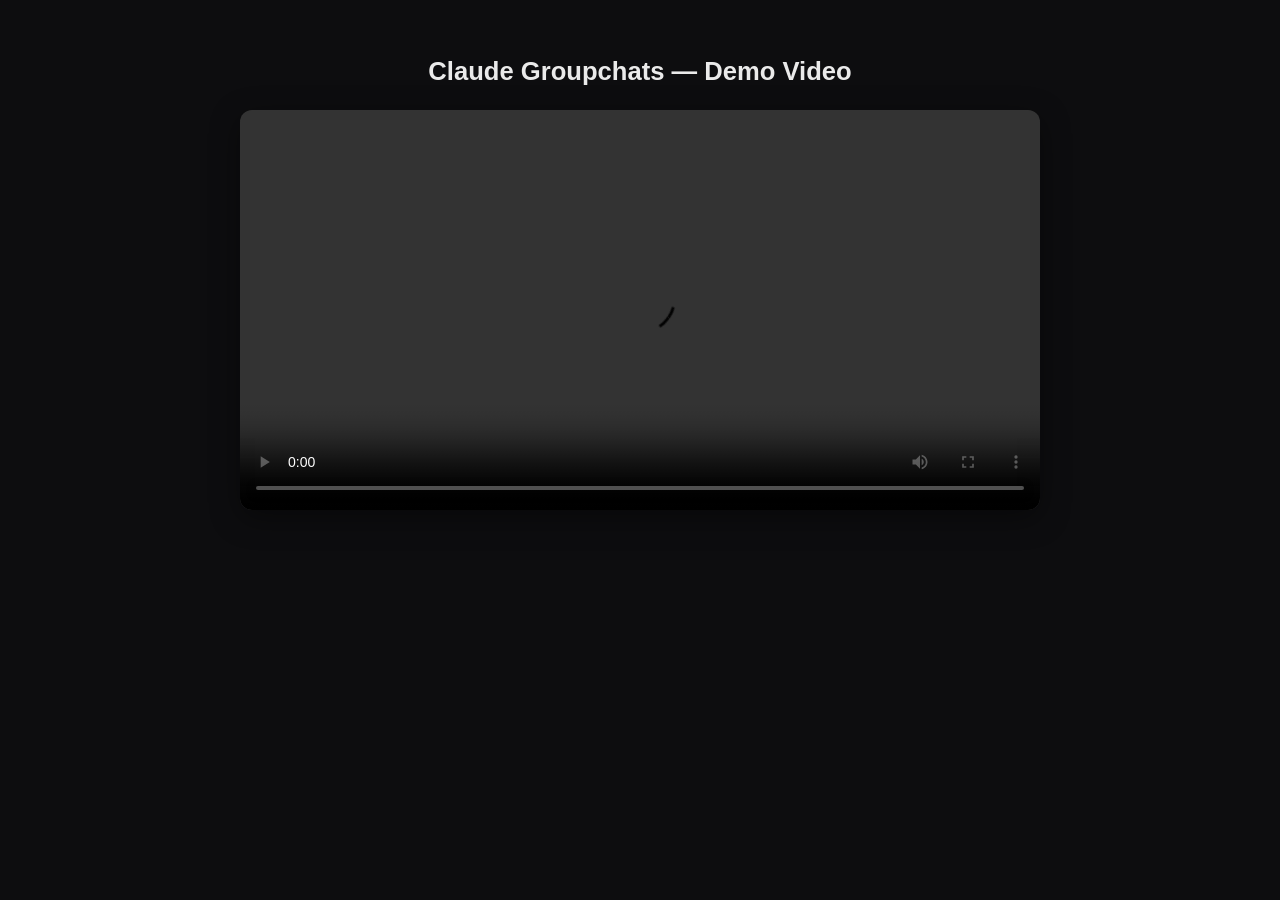
==== Claude Case Study/index.html @ fa7475c3 "Rename case study page to index.html Serves the case study at the project's clean root URL on Vercel" ====
<!DOCTYPE html>
<html lang="en">
<head>
<meta charset="UTF-8">
<meta name="viewport" content="width=device-width, initial-scale=1.0">
<title>Claude Groupchats Case Study</title>
<style>
  body {
    margin: 0;
    padding: 40px 20px;
    background: #0d0d0f;
    color: #eaeaea;
    font-family: -apple-system, BlinkMacSystemFont, "Segoe UI", Roboto, sans-serif;
    display: flex;
    flex-direction: column;
    align-items: center;
  }
  h1 {
    font-size: 1.6rem;
    margin-bottom: 24px;
    text-align: center;
  }
  video {
    width: 100%;
    max-width: 800px;
    border-radius: 12px;
    box-shadow: 0 8px 30px rgba(0,0,0,0.4);
  }
</style>
</head>
<body>
  <h1>Claude Groupchats — Demo Video</h1>
  <video controls preload="metadata">
    <source src="https://media.githubusercontent.com/media/CHAITANYASAI-del/Claude-Grouchats/main/assets/Final%20Claude%20Groupchat%20%20Demo%20Vid.mp4" type="video/mp4">
    Your browser does not support the video tag.
  </video>
</body>
</html>
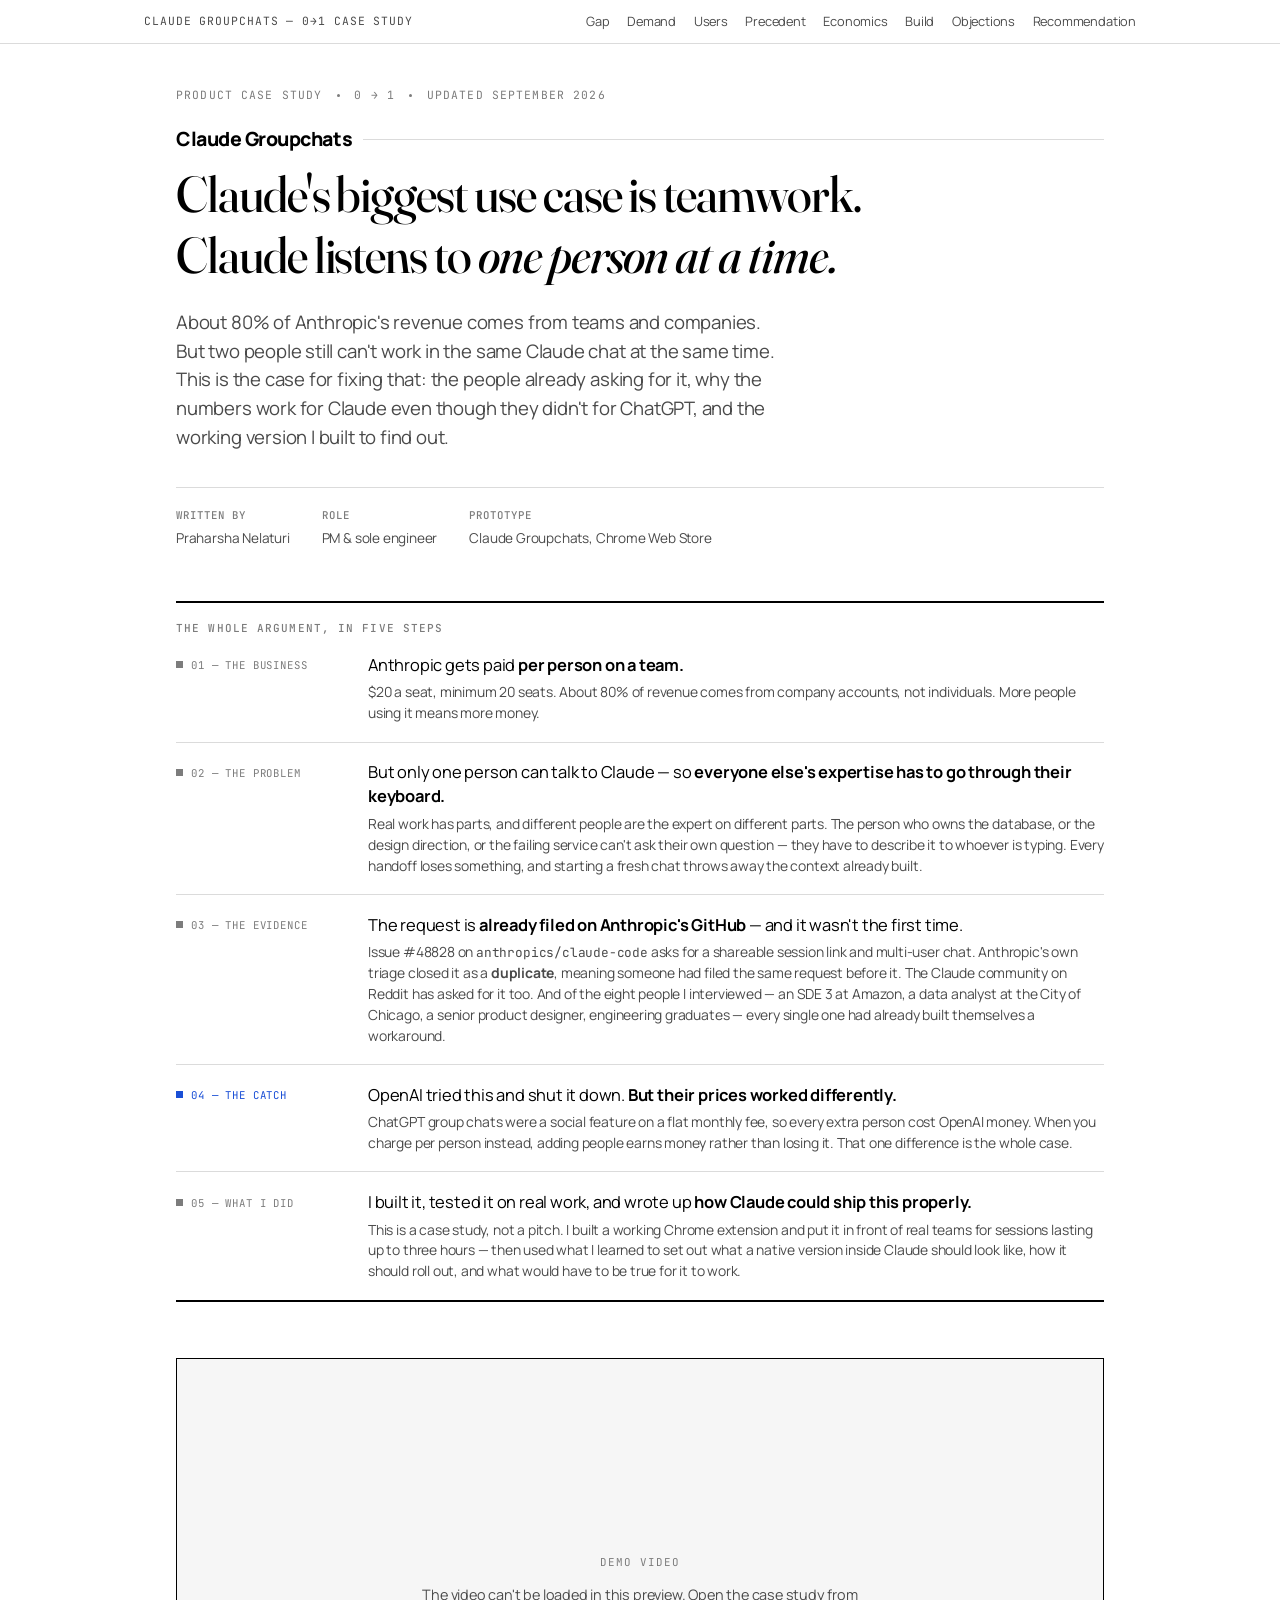
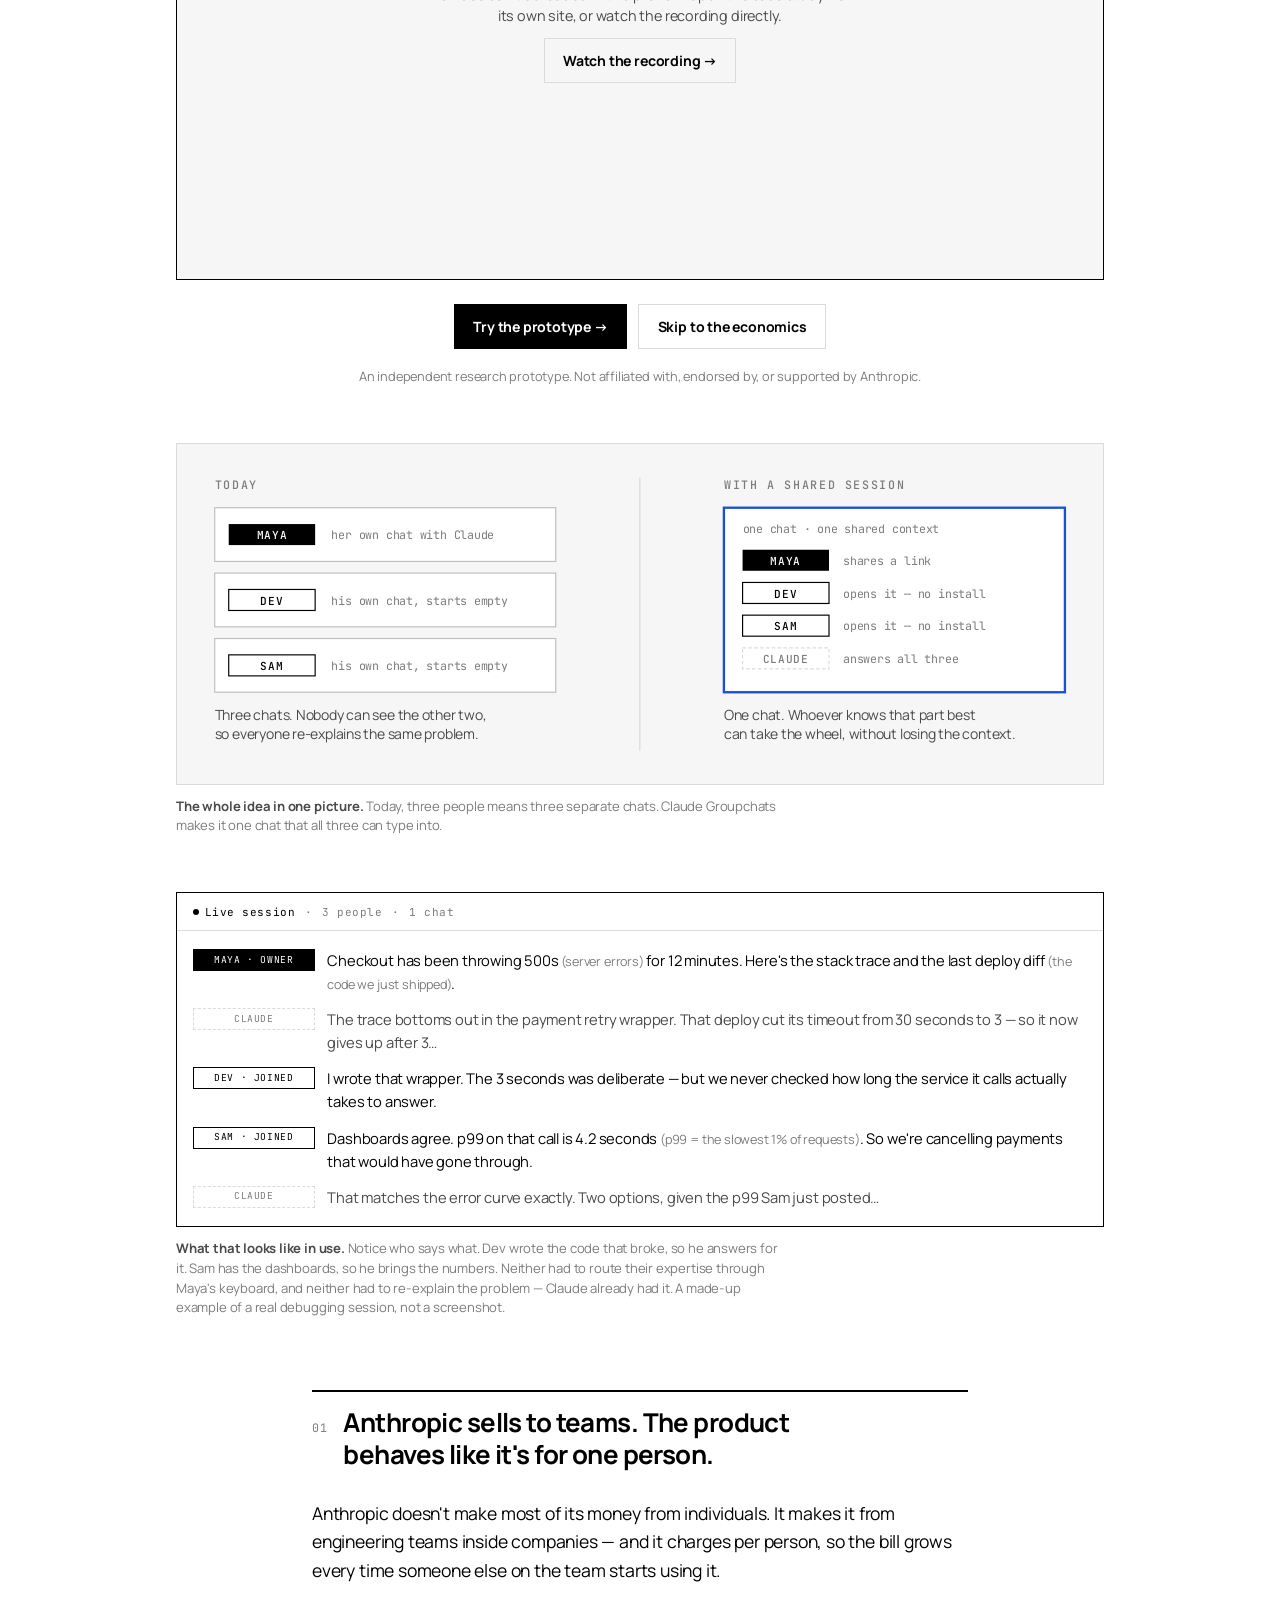
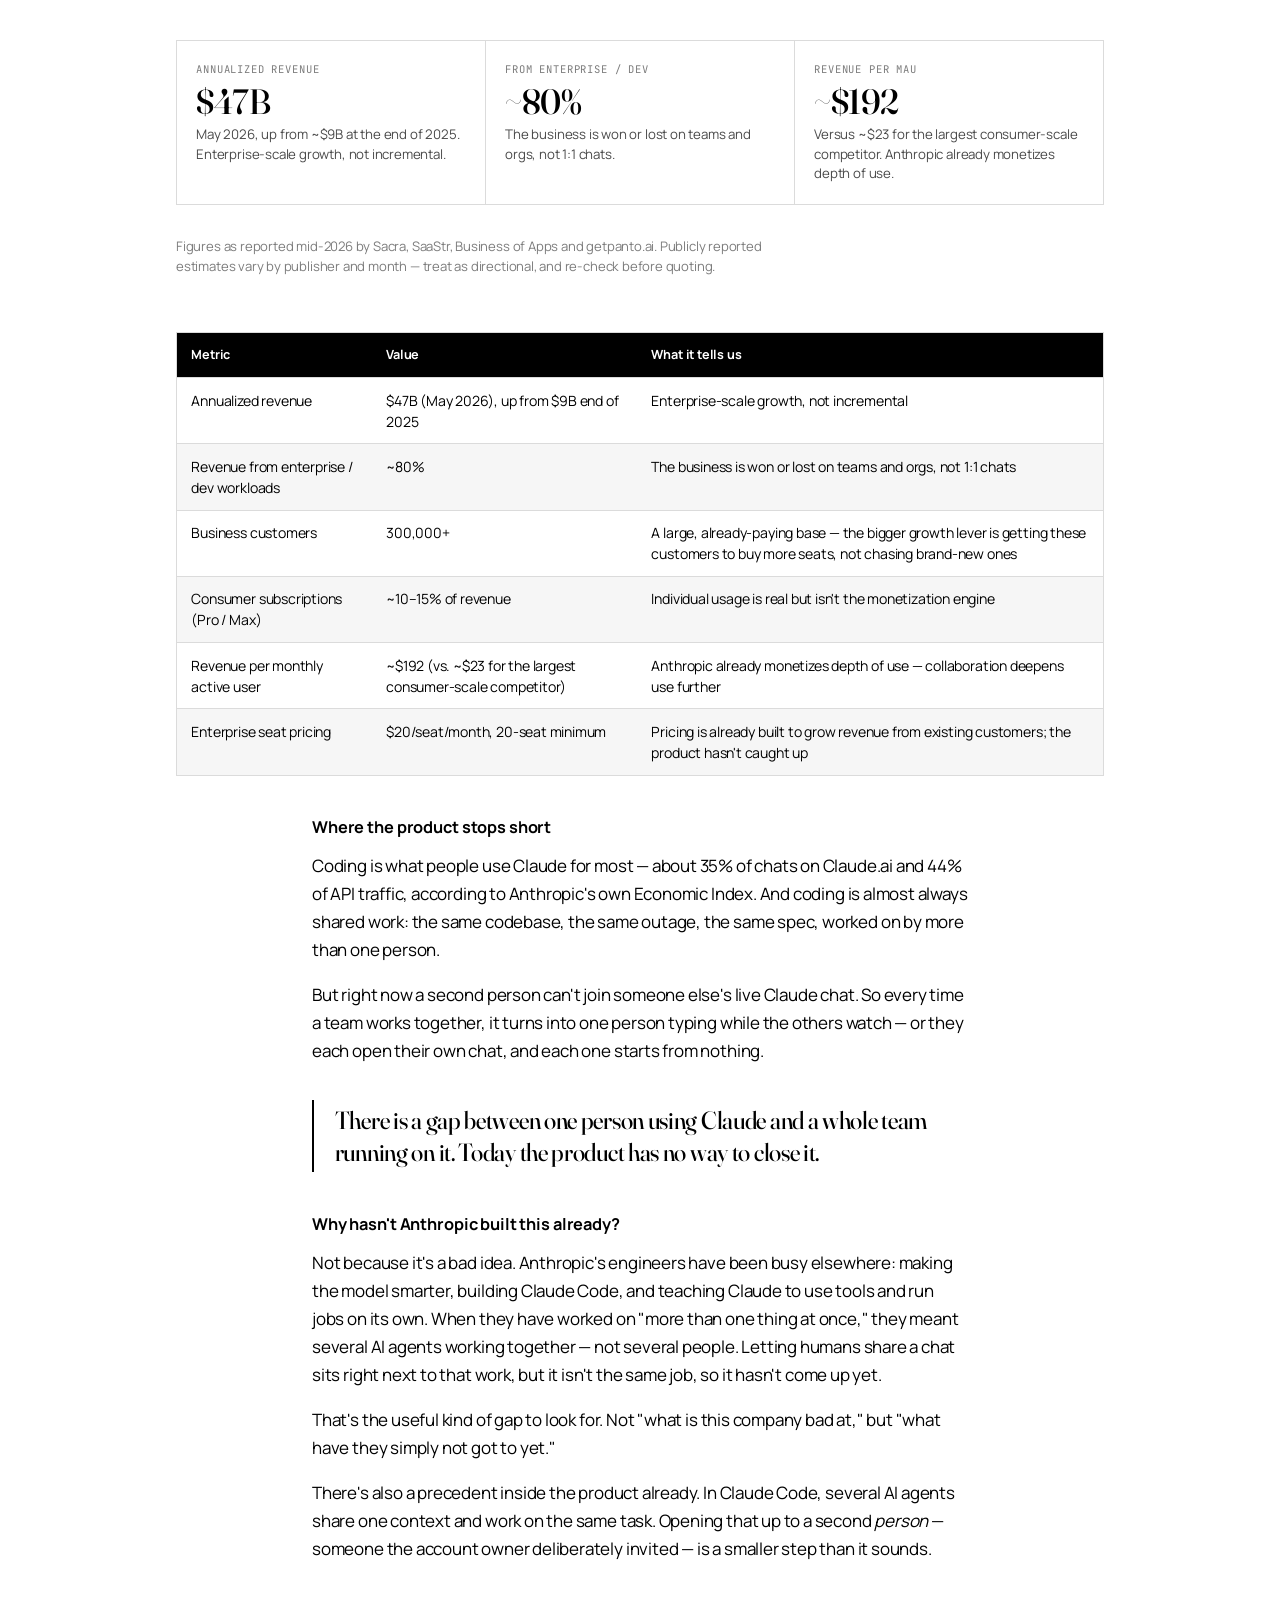
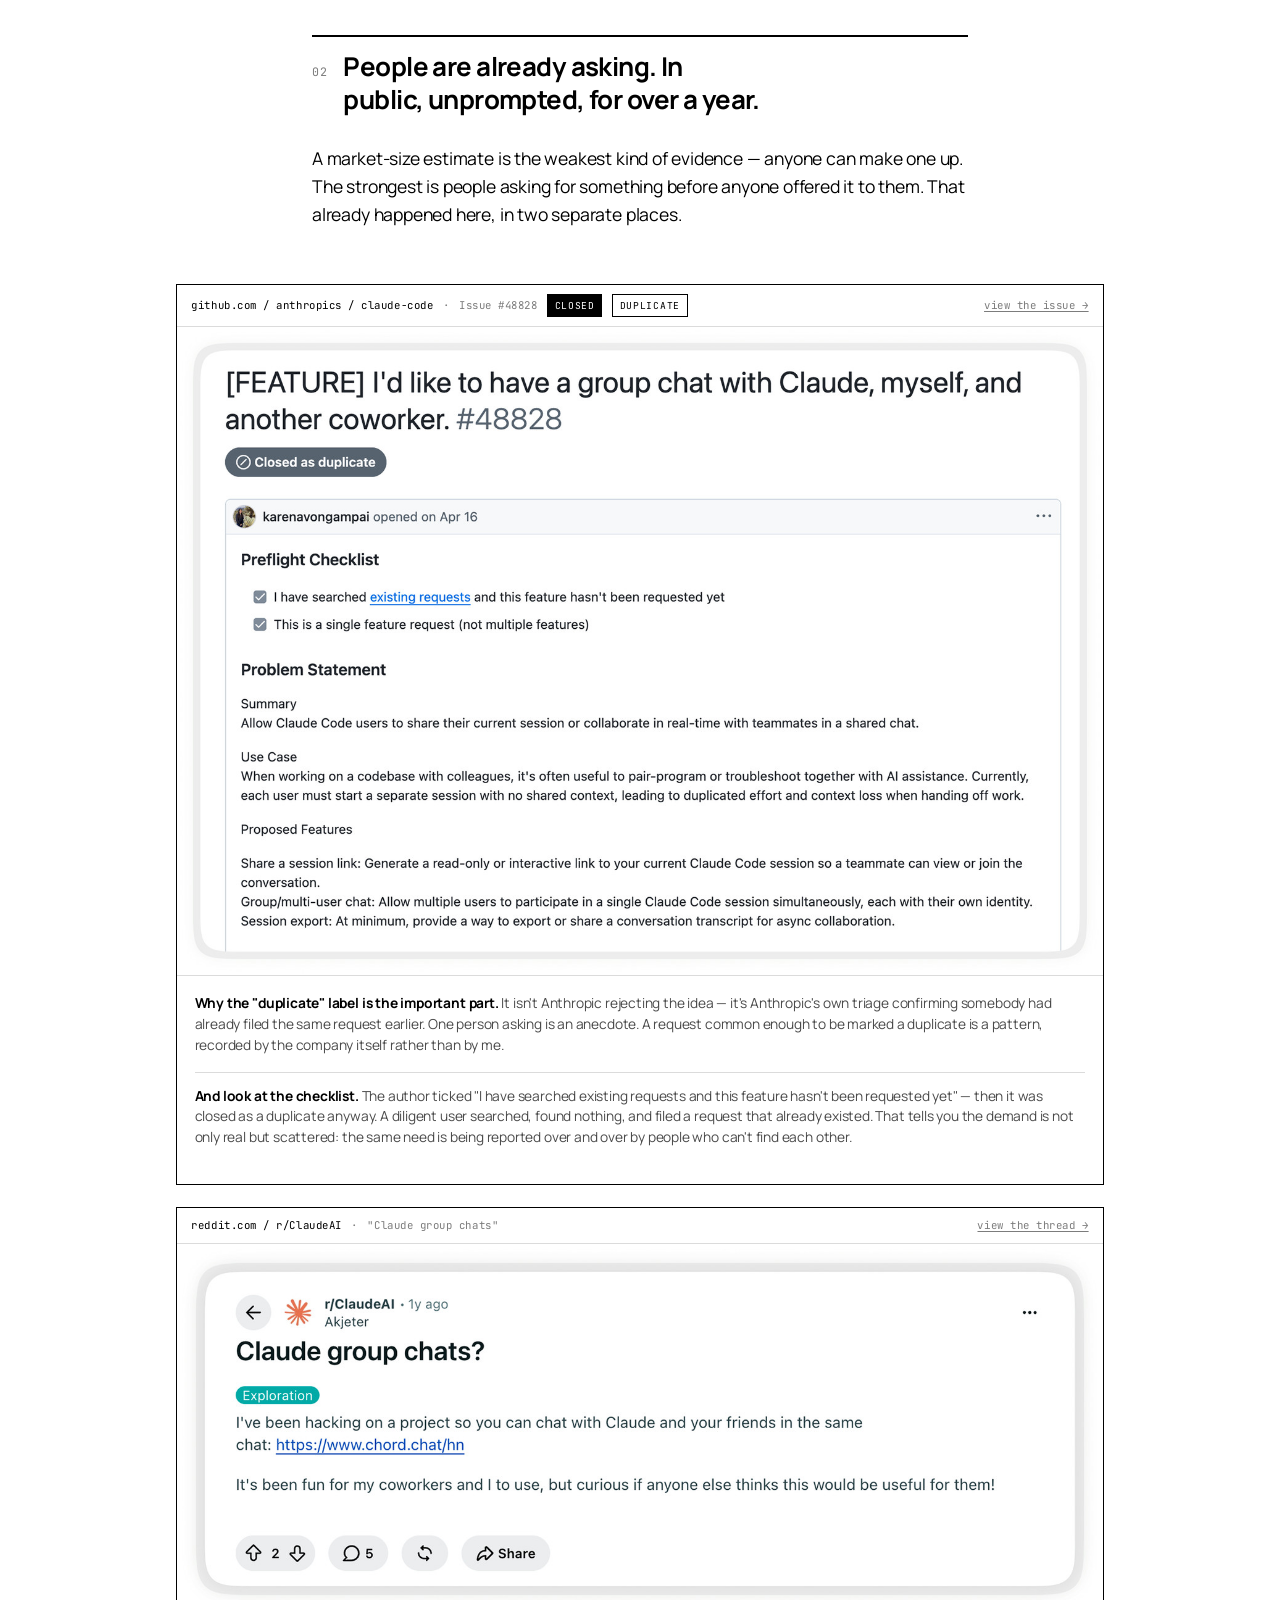
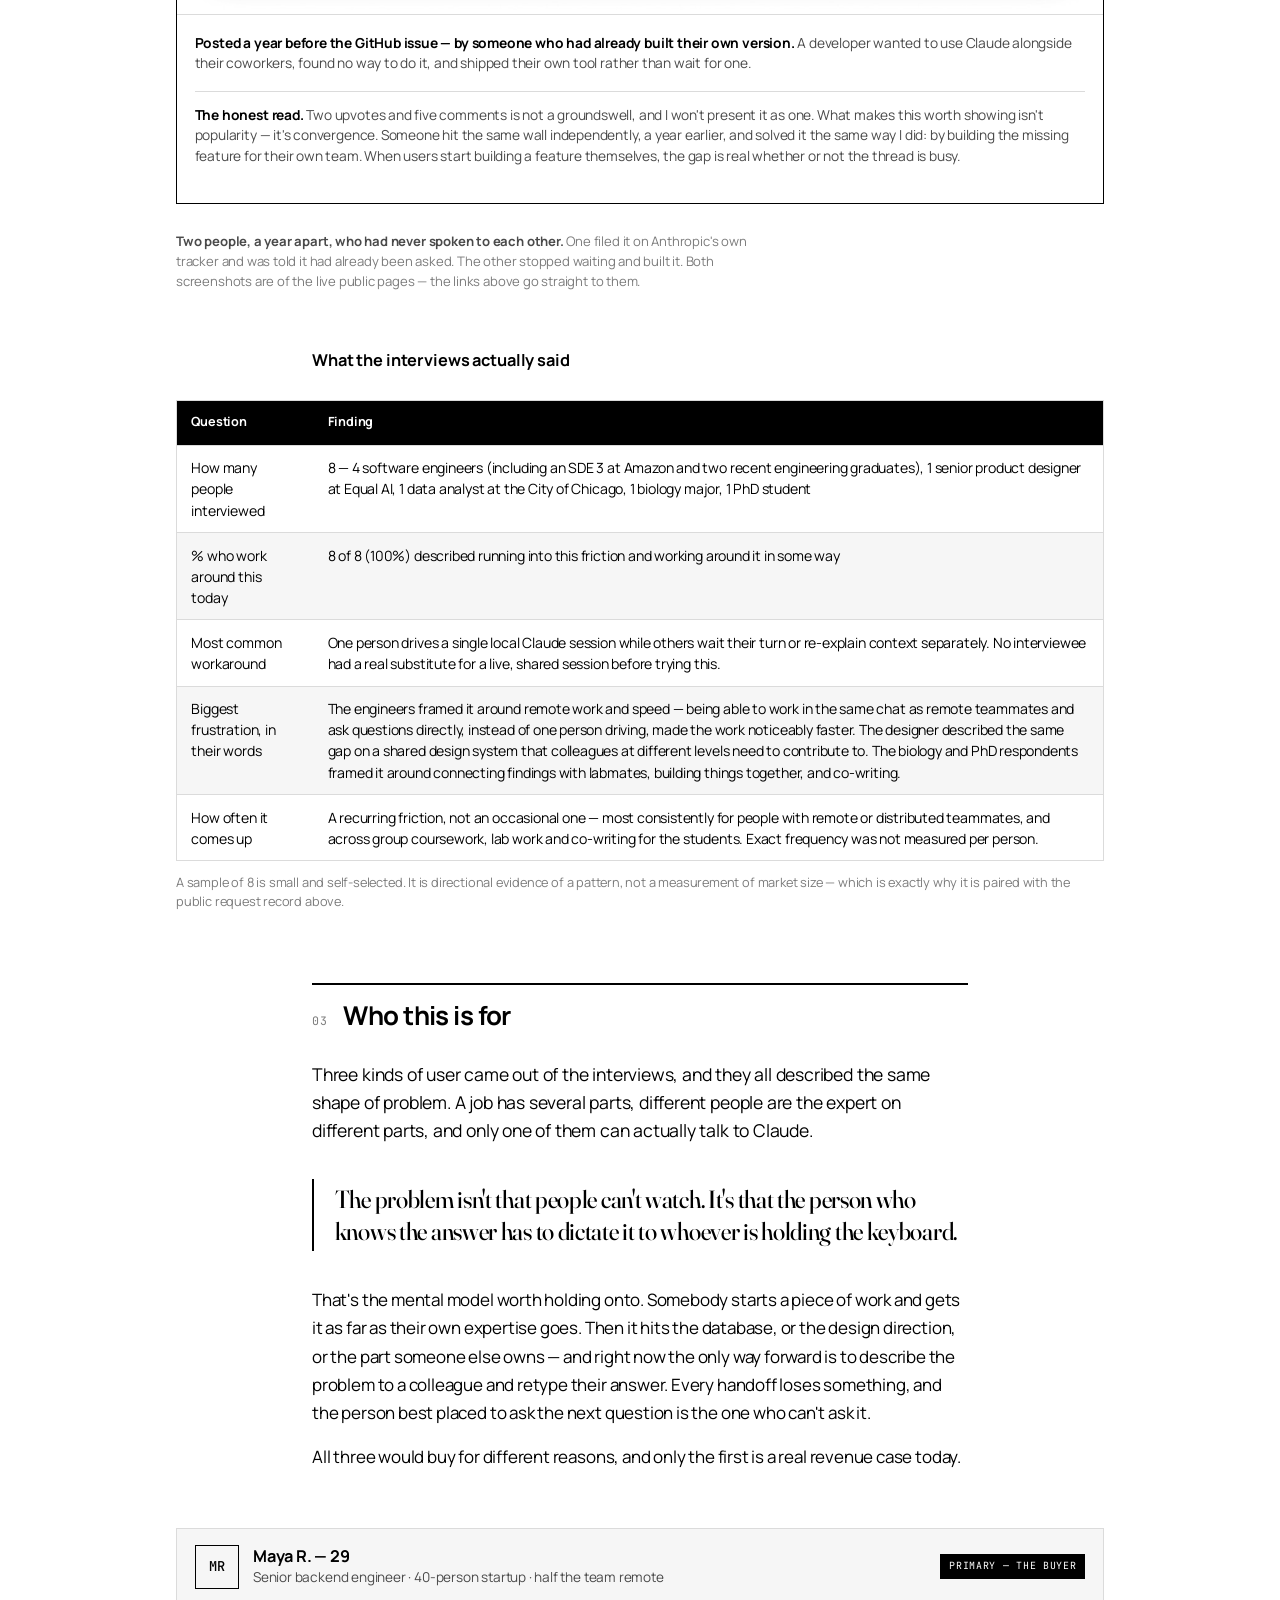
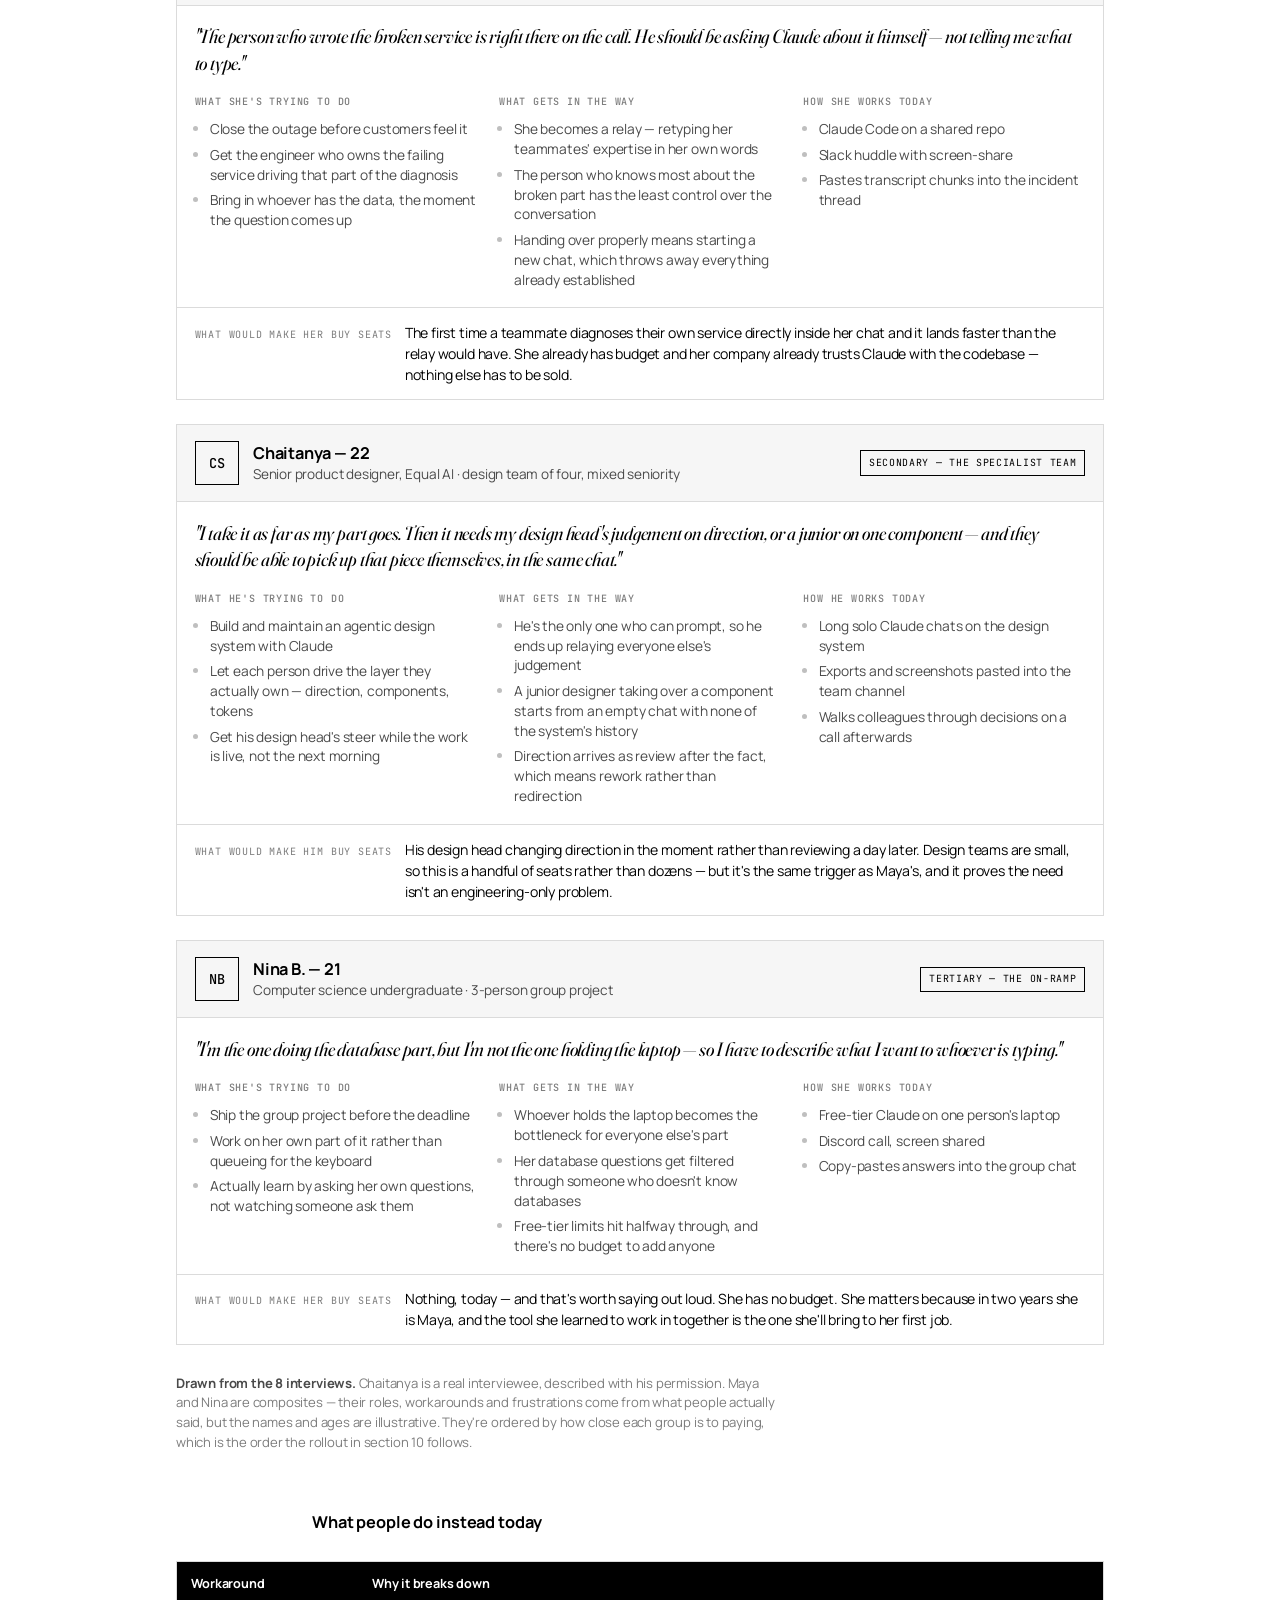
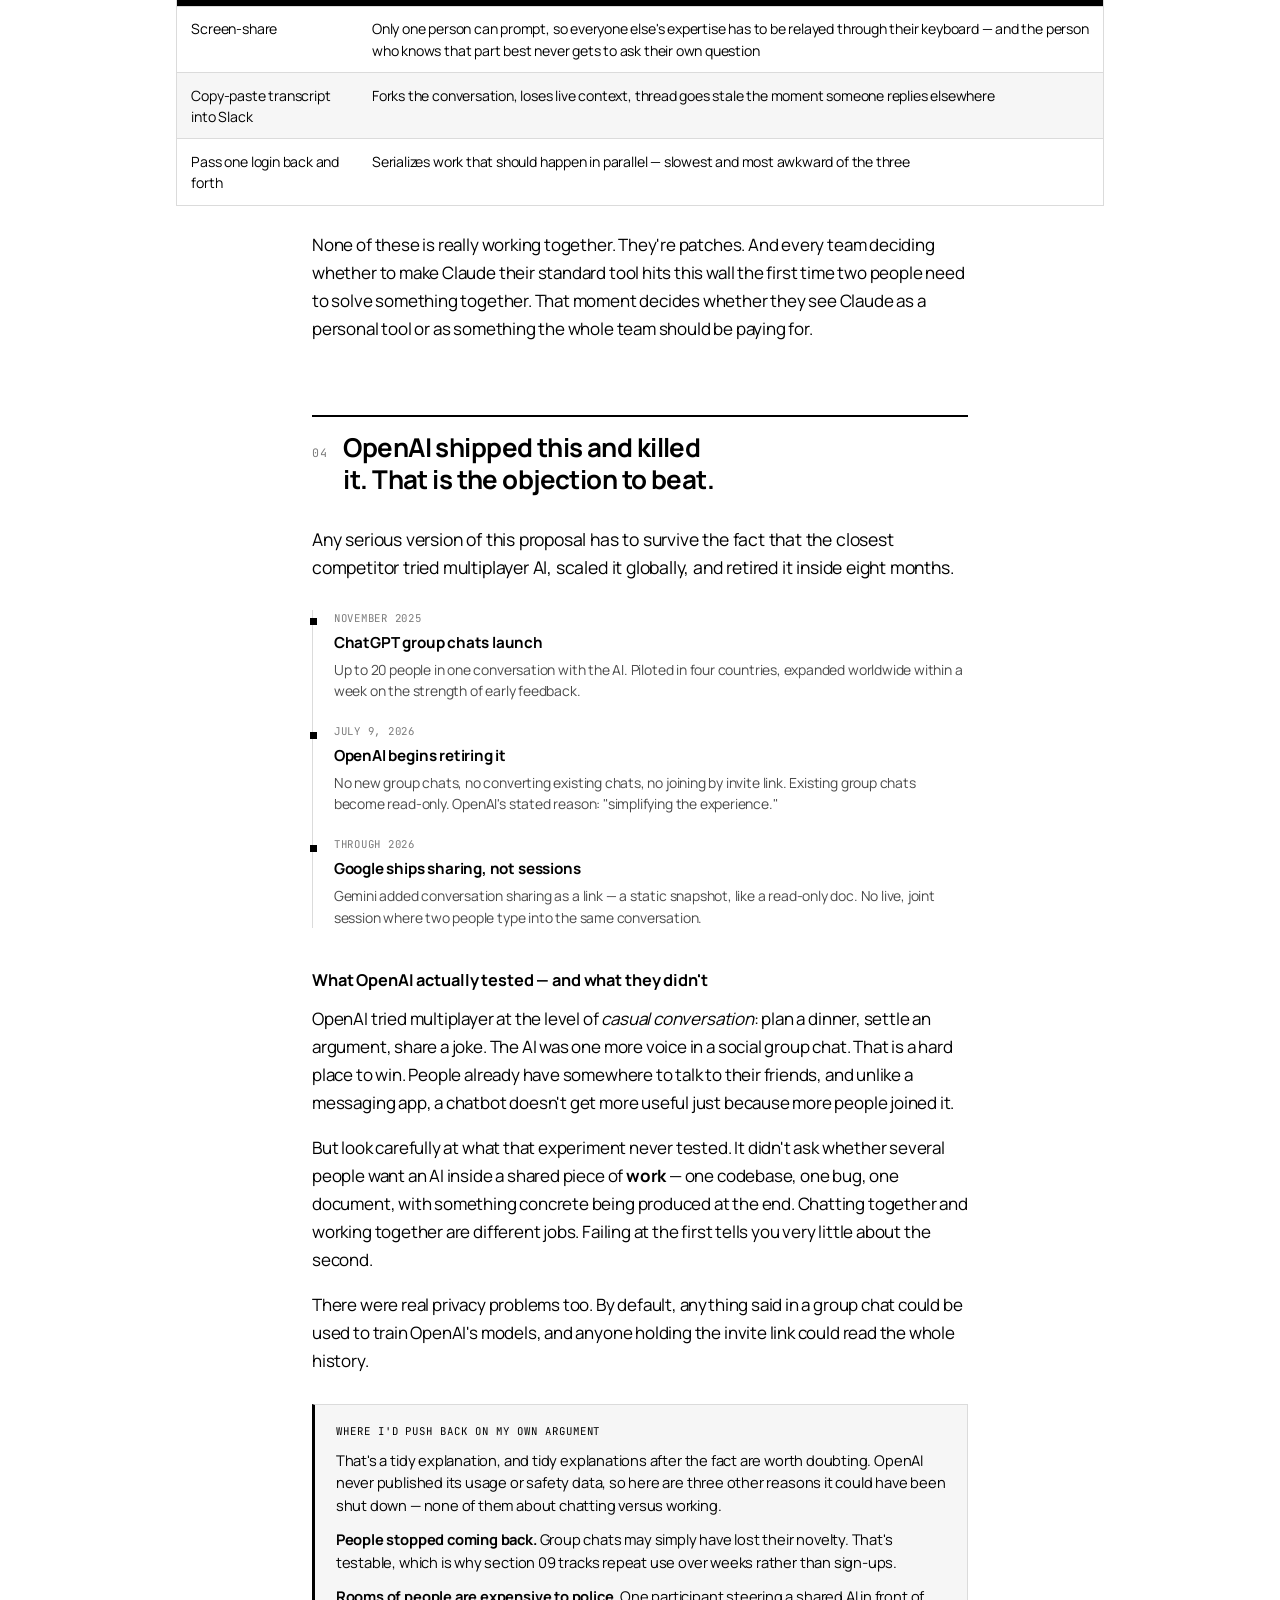
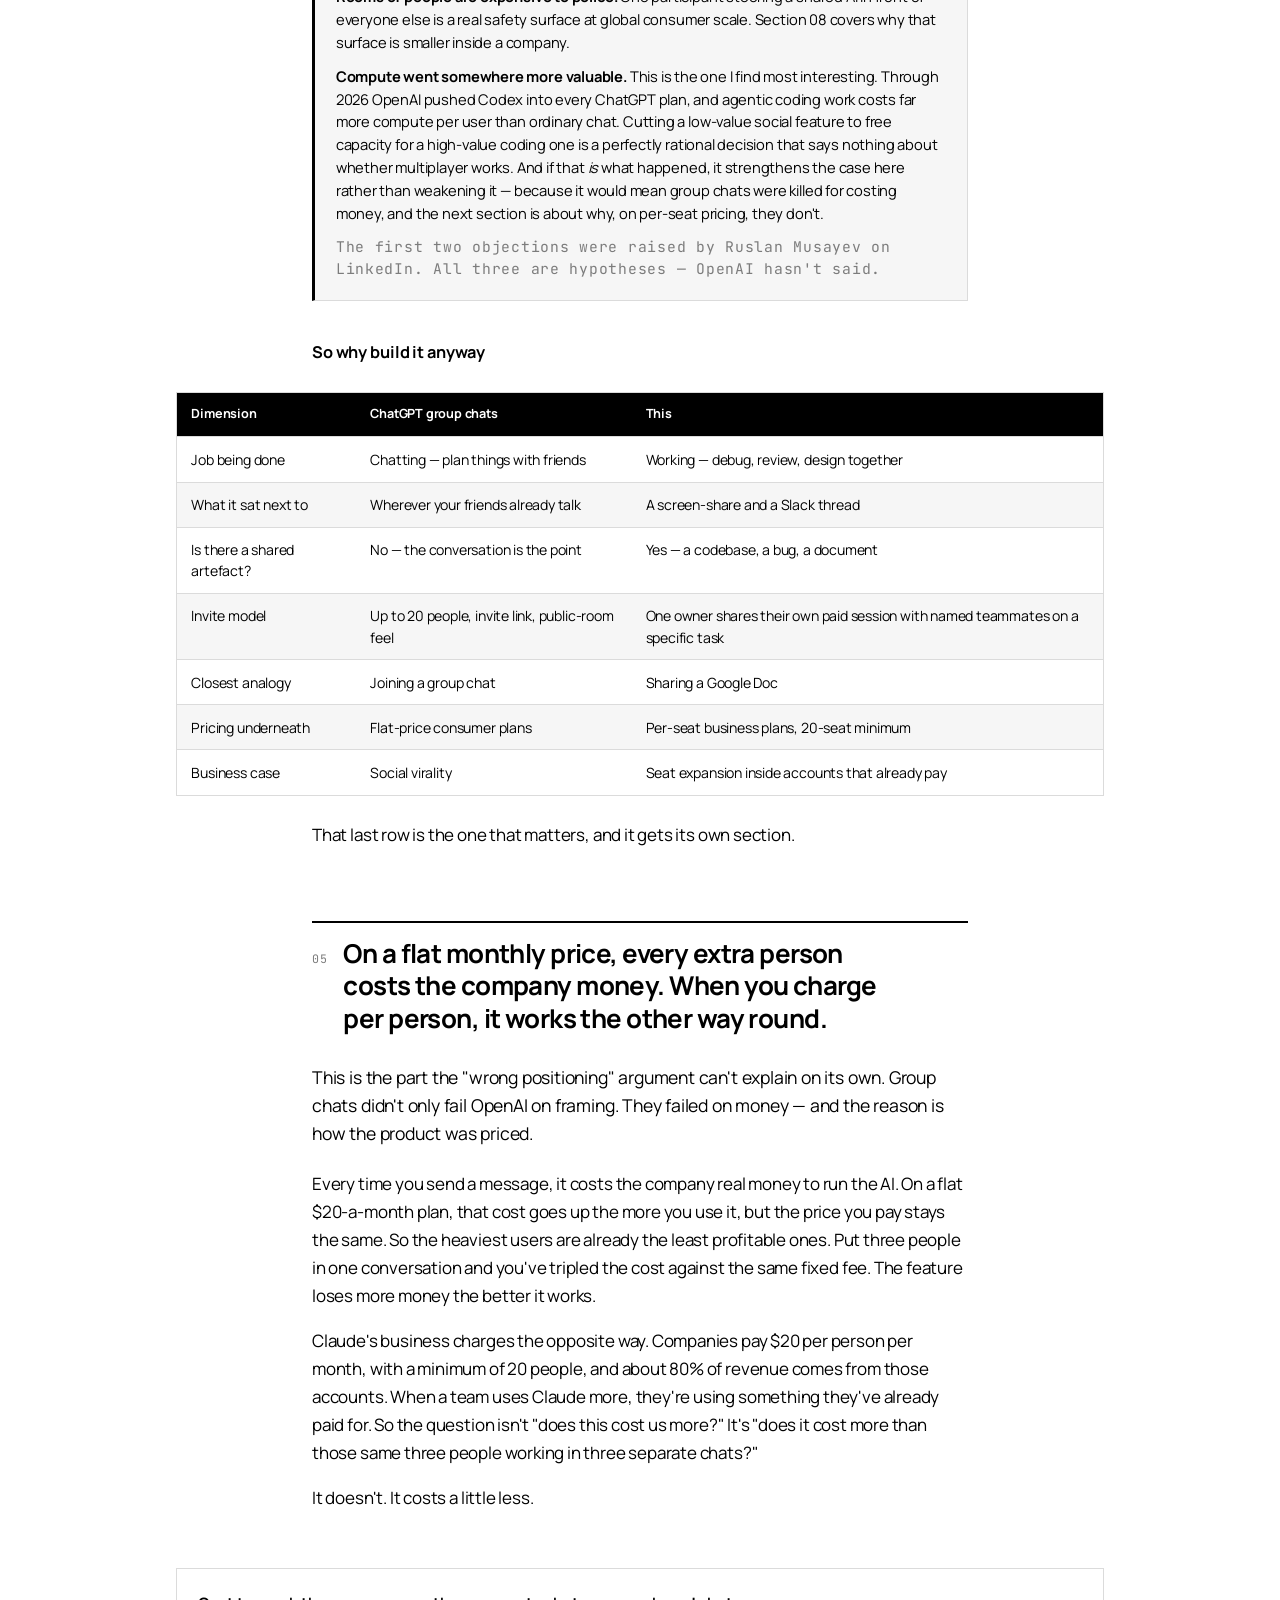
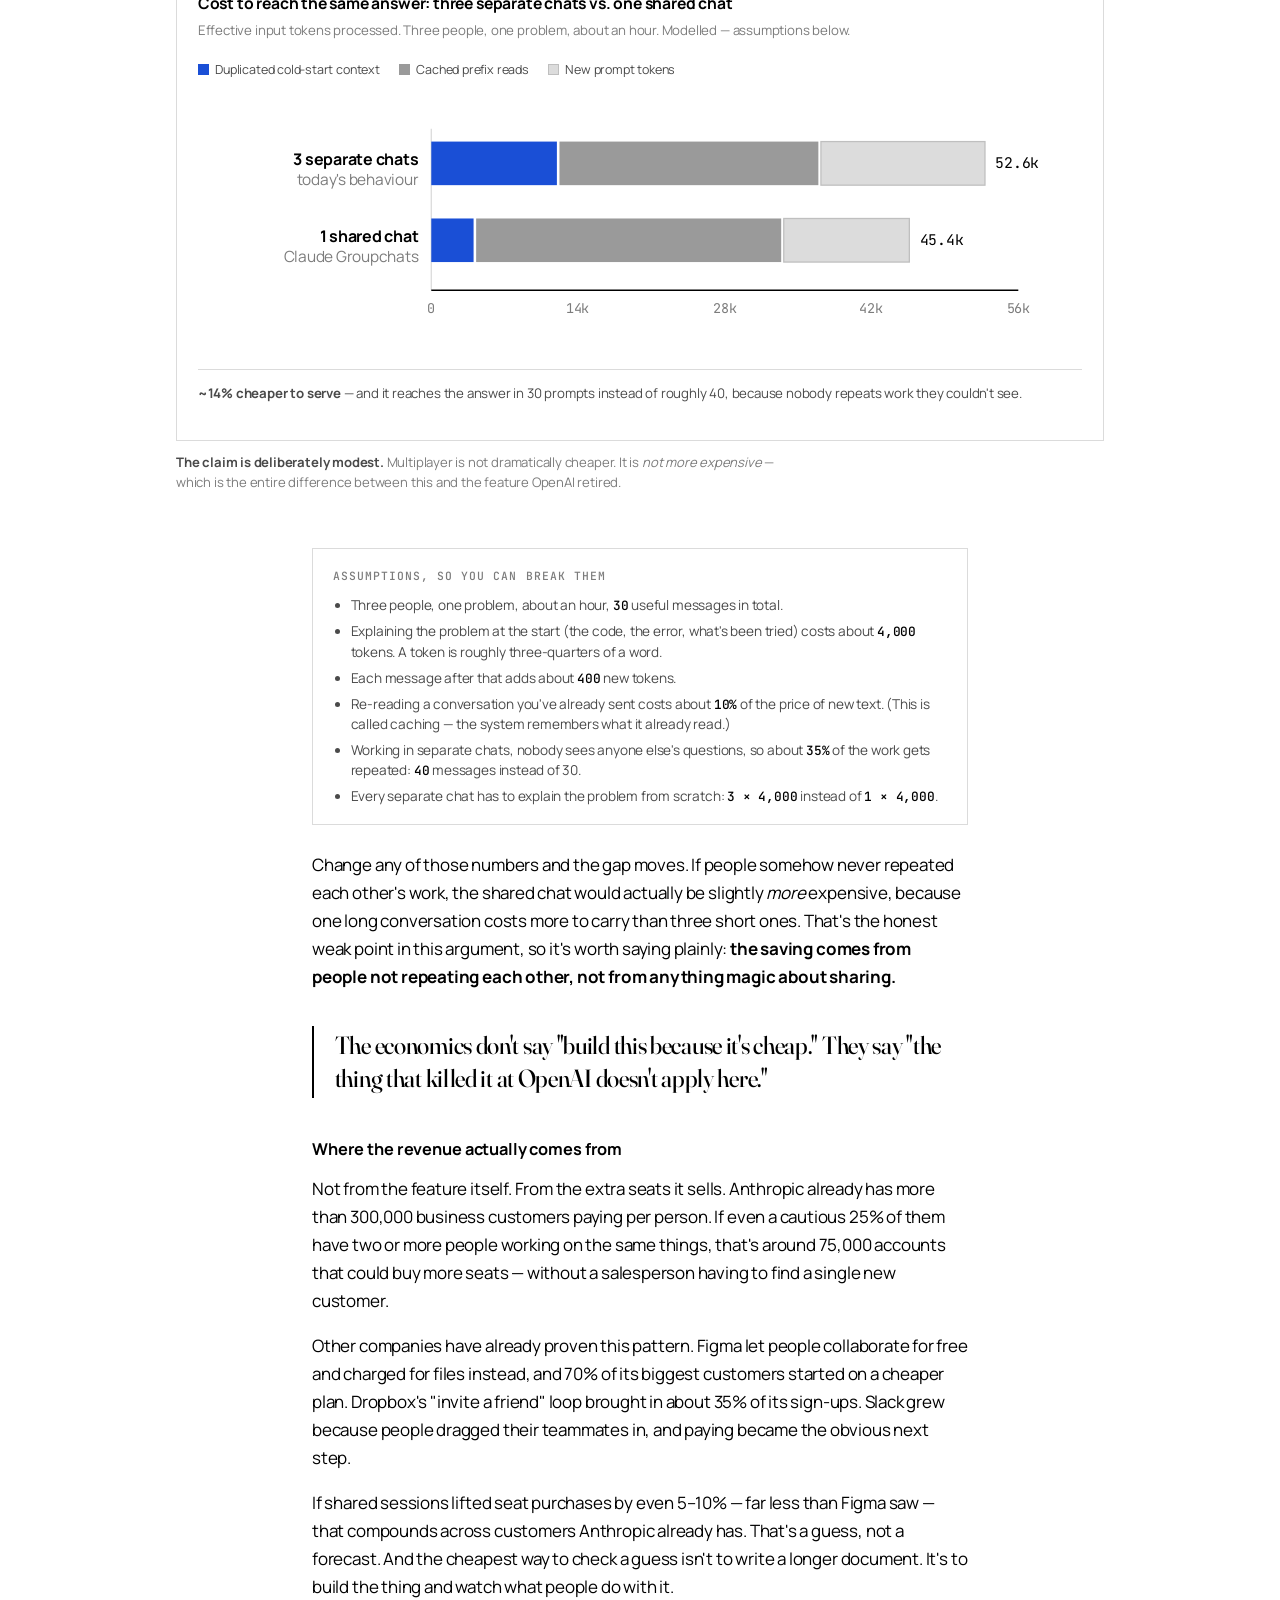
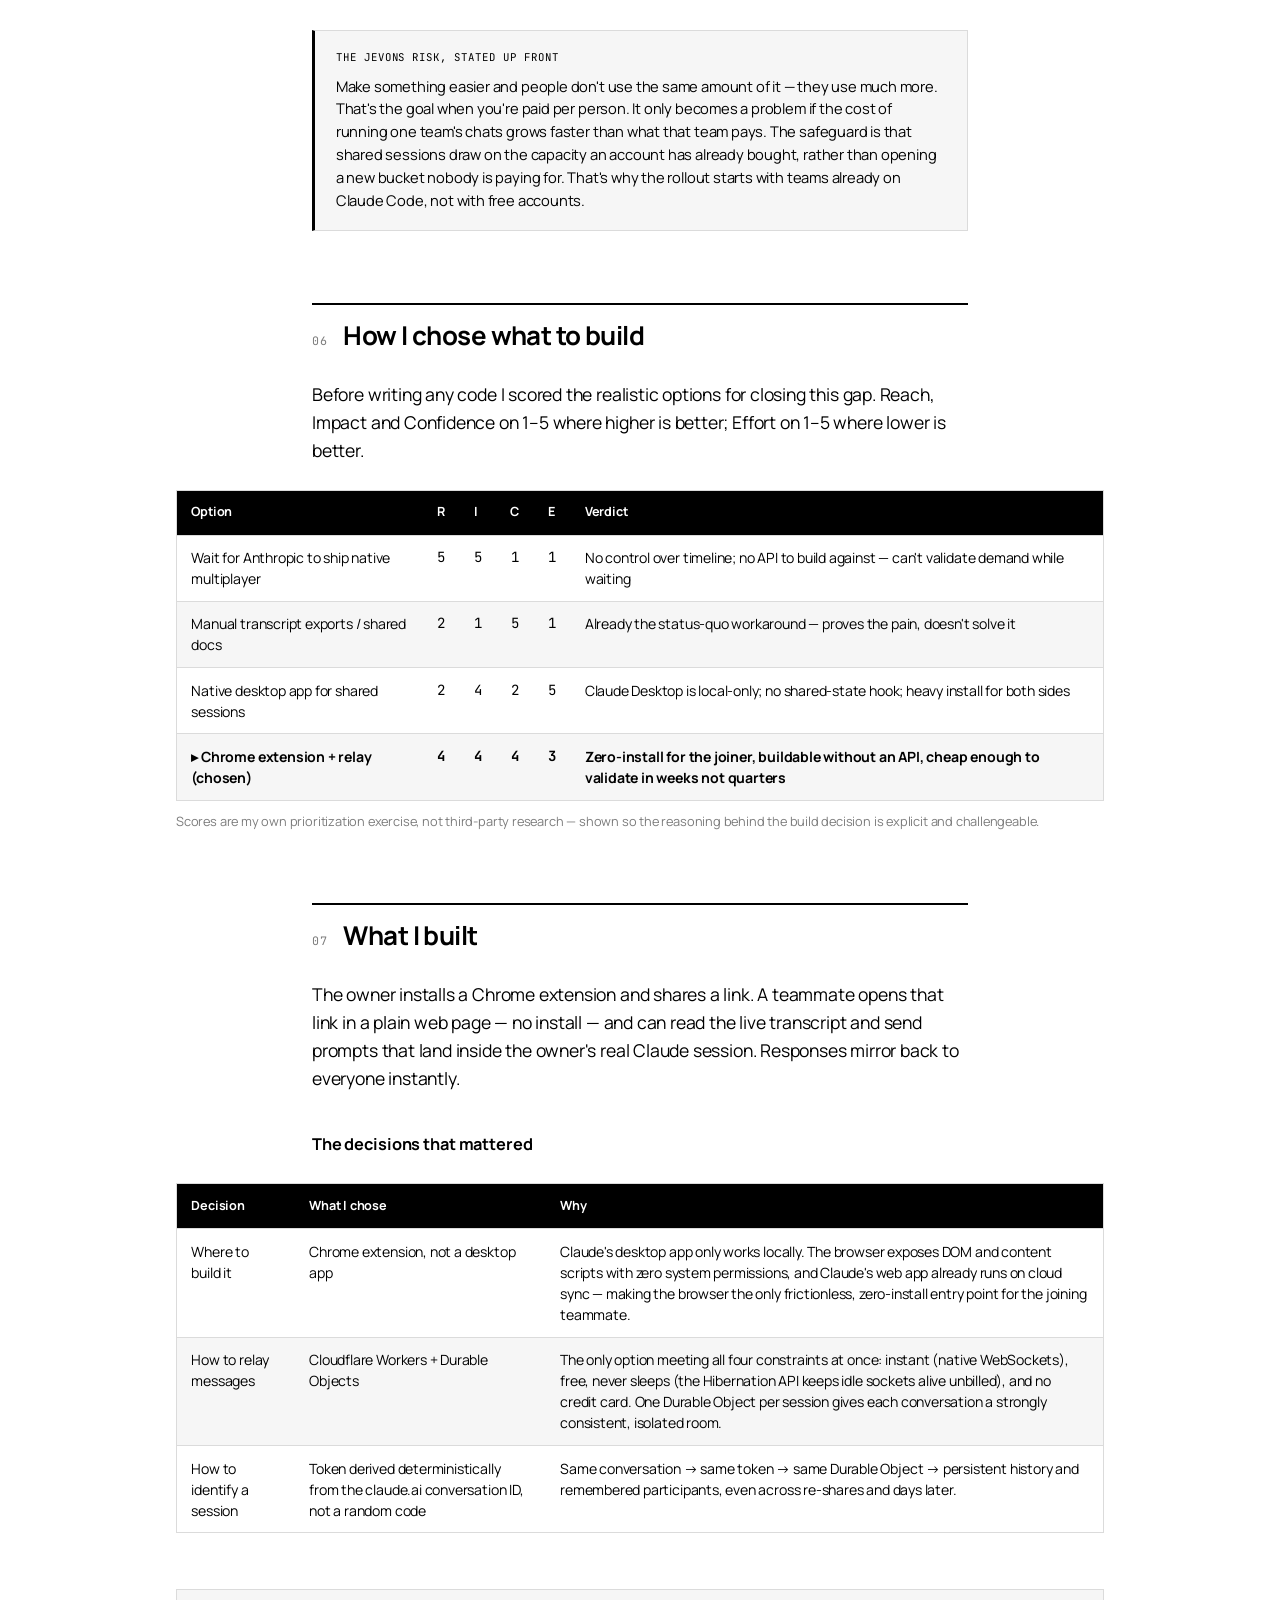
==== commit e41217ec: "Replace placeholder case study page with the real one The previously committed index.html was a smal" ====
--- a/Claude Case Study/index.html
+++ b/Claude Case Study/index.html
@@ -1,38 +1,1529 @@
 <!DOCTYPE html>
 <html lang="en">
 <head>
-<meta charset="UTF-8">
-<meta name="viewport" content="width=device-width, initial-scale=1.0">
-<title>Claude Groupchats Case Study</title>
+<meta charset="utf-8">
+<meta name="viewport" content="width=device-width, initial-scale=1">
+<meta name="color-scheme" content="light">
+<meta name="author" content="Praharsha Nelaturi">
+<meta name="description" content="A 0-to-1 product management case study on multiplayer Claude sessions: the demand already on record, why ChatGPT group chats failed on unit economics, and a working prototype built to test it.">
+<meta property="og:type" content="article">
+<meta property="og:title" content="Claude Groupchats">
+<meta property="og:description" content="A 0-to-1 product case study on making one Claude chat multiplayer.">
+<style>html{background:#FFFFFF}body{margin:0}img{max-width:100%}[hidden]{display:none!important}</style>
+<title>Claude Groupchats</title>
+<link rel="icon" type="image/png" sizes="48x48" href="[data-uri]">
+<link rel="icon" type="image/png" sizes="180x180" href="[data-uri]">
+<link rel="apple-touch-icon" href="[data-uri]">
+<link rel="preconnect" href="https://fonts.googleapis.com">
+<link rel="preconnect" href="https://fonts.gstatic.com" crossorigin>
+<link rel="stylesheet" href="https://fonts.googleapis.com/css2?family=Fraunces:ital,opsz,wght,SOFT,WONK@0,9..144,400..700,0..100,0..1;1,9..144,400..700,0..100,0..1&family=Manrope:wght@400;500;600;700;800&family=JetBrains+Mono:wght@400;500&display=swap">
+
 <style>
-  body {
-    margin: 0;
-    padding: 40px 20px;
-    background: #0d0d0f;
-    color: #eaeaea;
-    font-family: -apple-system, BlinkMacSystemFont, "Segoe UI", Roboto, sans-serif;
-    display: flex;
-    flex-direction: column;
-    align-items: center;
-  }
-  h1 {
-    font-size: 1.6rem;
-    margin-bottom: 24px;
-    text-align: center;
-  }
-  video {
-    width: 100%;
-    max-width: 800px;
-    border-radius: 12px;
-    box-shadow: 0 8px 30px rgba(0,0,0,0.4);
-  }
+:root{
+  color-scheme:light;
+  --ground:#FFFFFF;
+  --ground-2:#F6F6F6;
+  --ink:#000000;
+  --ink-2:#4A4A4A;
+  --ink-3:#7C7C7C;
+  --rule:#DBDBDB;
+  --rule-2:#ECECEC;
+  --head-bg:#000000;
+  --head-ink:#FFFFFF;
+  /* figure-only palette */
+  --blue:#1A4FD6;
+  --g-mid:#9A9A9A;
+  --g-light:#DCDCDC;
+  --g-stroke:#BFBFBF;
+
+  --measure:41rem;
+  --hero-w:58rem;
+  --fig-w:58rem;
+  --wide:65rem;
+
+  --f-display:"Fraunces",Georgia,"Times New Roman",serif;
+  --f-body:"Manrope",-apple-system,BlinkMacSystemFont,"Segoe UI",Helvetica,Arial,sans-serif;
+  --f-mono:"JetBrains Mono",ui-monospace,SFMono-Regular,Menlo,Consolas,monospace;
+}
+/* This page is deliberately light-only: it's a printed-document register,
+   and it must look identical however the reader's OS or host is set. */
+
+*{box-sizing:border-box}
+body{
+  background:var(--ground);
+  color:var(--ink);
+  font-family:var(--f-body);
+  font-size:17px;
+  line-height:1.65;
+  letter-spacing:-0.011em;
+  -webkit-font-smoothing:antialiased;
+}
+.page{max-width:var(--wide);margin:0 auto;padding:0 1.5rem 6rem}
+.col{max-width:var(--measure);margin-left:auto;margin-right:auto}
+
+/* ---------- masthead ---------- */
+.masthead{
+  position:sticky;top:0;z-index:60;
+  background:color-mix(in srgb,var(--ground) 90%,transparent);
+  backdrop-filter:blur(12px);
+  border-bottom:1px solid var(--rule);
+}
+.masthead-in{
+  max-width:var(--wide);margin:0 auto;padding:0.7rem 1.5rem;
+  display:flex;align-items:center;gap:1rem;justify-content:space-between;
+}
+.mh-name{font-family:var(--f-mono);font-size:0.71rem;letter-spacing:0.08em;text-transform:uppercase;color:var(--ink-2)}
+.mh-nav{display:flex;gap:1.1rem;flex-wrap:wrap}
+.mh-nav a{font-size:0.8rem;color:var(--ink-2);text-decoration:none;white-space:nowrap}
+.mh-nav a:hover{color:var(--ink);text-decoration:underline;text-underline-offset:3px}
+@media(max-width:860px){.mh-nav{display:none}}
+
+/* ---------- hero ---------- */
+.hero{padding:2.6rem 0 0;max-width:var(--hero-w);margin:0 auto}
+.eyebrow{
+  font-family:var(--f-mono);font-size:0.71rem;letter-spacing:0.1em;
+  text-transform:uppercase;color:var(--ink-3);
+  display:flex;gap:0.9rem;flex-wrap:wrap;align-items:center;
+}
+.eyebrow .dot{width:3px;height:3px;border-radius:50%;background:var(--ink-3);display:inline-block}
+.product-name{
+  font-family:var(--f-body);font-size:1.22rem;font-weight:800;letter-spacing:-0.024em;
+  margin:1.15rem 0 0;color:var(--ink);display:flex;align-items:center;gap:0.7rem;
+}
+.product-name::after{content:"";height:1px;background:var(--rule);flex:1}
+h1{
+  font-family:var(--f-display);font-weight:450;
+  font-size:clamp(1.95rem,4.55vw,3.15rem);
+  font-variation-settings:"SOFT" 0,"WONK" 1,"opsz" 144;
+  line-height:1.08;letter-spacing:-0.021em;
+  margin:0.75rem 0 0;
+}
+h1 .l{display:block;text-wrap:balance}
+h1 .l + .l{margin-top:0.12em}
+h1 em{font-style:italic;font-variation-settings:"SOFT" 0,"WONK" 1,"opsz" 144}
+.dek{
+  font-size:1.16rem;line-height:1.55;color:var(--ink-2);
+  margin:1.6rem 0 0;max-width:38rem;text-wrap:pretty;
+}
+.byline{
+  margin-top:2.2rem;padding-top:1.2rem;border-top:1px solid var(--rule);
+  display:flex;gap:2rem;flex-wrap:wrap;font-size:0.85rem;color:var(--ink-2);
+}
+.byline b{display:block;font-family:var(--f-mono);font-size:0.67rem;letter-spacing:0.09em;
+  text-transform:uppercase;color:var(--ink-3);font-weight:500;margin-bottom:0.15rem}
+
+/* ---------- argument chain ---------- */
+.argument{max-width:var(--hero-w);margin:3.2rem auto 0;
+  border-top:2px solid var(--ink);border-bottom:2px solid var(--ink)}
+.arg-title{
+  font-family:var(--f-mono);font-size:0.69rem;letter-spacing:0.1em;text-transform:uppercase;
+  color:var(--ink-3);margin:1rem 0 0.2rem;font-weight:500;
+}
+.arg-chain{margin:0;padding:0;list-style:none}
+.arg-step{
+  display:grid;grid-template-columns:10.5rem 1fr;gap:1.5rem;
+  padding:1.1rem 0;border-top:1px solid var(--rule);
+}
+.arg-step:first-child{border-top:none;padding-top:0.8rem}
+.arg-step:last-child{padding-bottom:1.1rem}
+.arg-role{
+  font-family:var(--f-mono);font-size:0.67rem;letter-spacing:0.08em;text-transform:uppercase;
+  color:var(--ink-3);display:flex;gap:0.5rem;align-items:baseline;padding-top:0.28rem;
+}
+.arg-role::before{content:"";width:7px;height:7px;background:var(--ink-3);flex:none;
+  transform:translateY(-1px)}
+.arg-claim{margin:0;font-size:1.03rem;line-height:1.45;color:var(--ink);letter-spacing:-0.012em}
+.arg-detail{margin:0.35rem 0 0;font-size:0.87rem;line-height:1.5;color:var(--ink-2)}
+.arg-step.pivot .arg-role{color:var(--blue)}
+.arg-step.pivot .arg-role::before{background:var(--blue)}
+@media(max-width:640px){
+  .arg-step{grid-template-columns:1fr;gap:0.4rem}
+  .arg-role{padding-top:0}
+}
+
+/* ---------- figures ---------- */
+.figure{max-width:var(--fig-w);margin:3.5rem auto}
+
+/* every table and its caption breaks out of the text column to the shared figure width */
+.col .tablewrap,.col .tbl-cap{
+  position:relative;left:50%;transform:translateX(-50%);
+  width:min(var(--fig-w),calc(100vw - 3rem));
+}
+figcaption{
+  font-size:0.82rem;color:var(--ink-3);margin-top:0.75rem;line-height:1.5;max-width:38rem;
+}
+figcaption b{color:var(--ink-2);font-weight:700}
+
+/* ---------- demo player ---------- */
+.demo{
+  position:relative;display:block;width:100%;padding:0;margin:0;
+  aspect-ratio:16/9;overflow:hidden;cursor:pointer;
+  border:1px solid var(--ink);background:#000;
+}
+.demo img.demo-poster,.demo video{
+  position:absolute;inset:0;width:100%;height:100%;object-fit:cover;display:block;
+}
+.demo video{z-index:1;opacity:0;transition:opacity .3s ease}
+.demo.playing video{opacity:1}
+.demo-scrim{
+  position:absolute;inset:0;z-index:2;pointer-events:none;
+  background:linear-gradient(to top,rgba(0,0,0,.55),rgba(0,0,0,0) 42%);
+  transition:opacity .3s ease;
+}
+.demo.playing .demo-scrim{opacity:.55}
+.demo-bar{
+  position:absolute;left:0;right:0;bottom:0;z-index:3;pointer-events:none;
+  display:flex;align-items:center;gap:0.75rem;padding:1rem 1.1rem;
+  font-family:var(--f-mono);font-size:0.7rem;letter-spacing:0.06em;
+  text-transform:uppercase;color:#fff;
+}
+.demo-play{
+  width:34px;height:34px;flex:none;border:1px solid rgba(255,255,255,.85);
+  display:flex;align-items:center;justify-content:center;
+}
+.demo-play svg{width:13px;height:13px;fill:#fff}
+.demo-bar .spacer{margin-left:auto;opacity:.75;text-transform:none;letter-spacing:0.04em}
+.demo:hover .demo-play,.demo:focus-visible .demo-play{background:#fff}
+.demo:hover .demo-play svg,.demo:focus-visible .demo-play svg{fill:#000}
+.demo-fallback{
+  position:absolute;inset:0;z-index:4;display:none;
+  flex-direction:column;align-items:center;justify-content:center;gap:0.7rem;
+  background:var(--ground-2);text-align:center;padding:2rem;
+}
+.demo.failed .demo-fallback{display:flex}
+.demo.failed .demo-bar,.demo.failed .demo-scrim{display:none}
+.demo-fallback .fk{font-family:var(--f-mono);font-size:0.68rem;letter-spacing:0.09em;
+  text-transform:uppercase;color:var(--ink-3)}
+.demo-fallback p{margin:0;font-size:0.9rem;color:var(--ink-2);max-width:28rem;line-height:1.5}
+
+/* ---------- video modal ---------- */
+.vmodal{
+  position:fixed;inset:0;z-index:200;background:rgba(0,0,0,.9);
+  display:flex;align-items:center;justify-content:center;padding:3.2rem 1.25rem 1.25rem;
+}
+.vmodal-inner{
+  position:relative;background:#000;
+  width:min(96vw,calc((100vh - 7rem) * 16 / 9));aspect-ratio:16/9;
+}
+.vmodal-stage{width:100%;height:100%}
+.vmodal video{width:100%;height:100%;display:block;background:#000;object-fit:contain;opacity:1}
+.demo-loading{
+  position:absolute;left:0;right:0;bottom:0;z-index:3;height:2px;background:rgba(255,255,255,.25);
+  overflow:hidden;display:none;
+}
+.demo.buffering .demo-loading{display:block}
+.demo-loading::after{
+  content:"";position:absolute;inset:0;width:40%;background:#fff;
+  animation:slide 1.1s ease-in-out infinite;
+}
+@keyframes slide{0%{transform:translateX(-100%)}100%{transform:translateX(350%)}}
+@media (prefers-reduced-motion:reduce){.demo-loading::after{animation:none;width:100%;opacity:.5}}
+.vmodal-close{
+  position:absolute;top:-2.5rem;right:0;
+  background:transparent;border:1px solid rgba(255,255,255,.5);color:#fff;
+  font-family:var(--f-mono);font-size:0.68rem;letter-spacing:0.08em;text-transform:uppercase;
+  padding:0.36rem 0.7rem;cursor:pointer;
+}
+.vmodal-close:hover{background:#fff;color:#000;border-color:#fff}
+@media(max-width:560px){.vmodal{padding:3rem 0.75rem 0.75rem}}
+
+.cta-row{display:flex;gap:0.7rem;flex-wrap:wrap;align-items:center;justify-content:center;margin-top:1.5rem}
+.btn{
+  display:inline-flex;align-items:center;gap:0.5rem;
+  padding:0.62rem 1.15rem;font-size:0.88rem;font-weight:700;
+  text-decoration:none;border:1px solid var(--ink);
+  background:var(--ink);color:var(--ground);
+}
+.btn:hover{background:var(--ground);color:var(--ink)}
+.btn-ghost{background:transparent;color:var(--ink);border-color:var(--rule)}
+.btn-ghost:hover{background:transparent;color:var(--ink);border-color:var(--ink)}
+.cta-note{font-size:0.8rem;color:var(--ink-3);flex-basis:100%;margin-top:0.35rem;text-align:center}
+
+/* ---------- transcript ---------- */
+.transcript{border:1px solid var(--ink);background:var(--ground)}
+.tr-bar{
+  display:flex;align-items:center;gap:0.6rem;padding:0.6rem 1rem;
+  border-bottom:1px solid var(--rule);font-family:var(--f-mono);font-size:0.69rem;
+  color:var(--ink-3);letter-spacing:0.05em;flex-wrap:wrap;
+}
+.live{display:inline-flex;align-items:center;gap:0.35rem;color:var(--ink)}
+.live::before{content:"";width:6px;height:6px;border-radius:50%;background:var(--ink)}
+.tr-body{padding:1.1rem 1rem;display:flex;flex-direction:column;gap:0.85rem}
+.turn{display:grid;grid-template-columns:7.6rem 1fr;gap:0.8rem;align-items:start}
+@media(max-width:620px){.turn{grid-template-columns:1fr;gap:0.3rem}}
+.who{
+  font-family:var(--f-mono);font-size:0.6rem;letter-spacing:0.06em;text-transform:uppercase;
+  padding:0.22rem 0.4rem;border:1px solid var(--ink);line-height:1.35;
+  display:inline-block;text-align:center;
+}
+.who-owner{background:var(--ink);color:var(--ground)}
+.who-join{background:var(--ground);color:var(--ink)}
+.who-ai{background:var(--ground);color:var(--ink-3);border-color:var(--rule);border-style:dashed}
+.turn p{margin:0;font-size:0.92rem;line-height:1.55;color:var(--ink)}
+.turn.ai p{color:var(--ink-2)}
+.gloss{color:var(--ink-3);font-size:0.86em}
+
+/* ---------- sections ---------- */
+section{margin-top:4.5rem}
+.sec-head{
+  display:flex;gap:1rem;align-items:baseline;
+  border-top:2px solid var(--ink);padding-top:0.85rem;margin-bottom:1.8rem;
+}
+.sec-num{font-family:var(--f-mono);font-size:0.73rem;color:var(--ink-3);letter-spacing:0.06em;padding-top:0.35rem}
+h2{font-size:1.62rem;font-weight:700;letter-spacing:-0.022em;line-height:1.25;margin:0;text-wrap:balance}
+h3{font-size:1.02rem;font-weight:700;margin:2.4rem 0 0.7rem;letter-spacing:-0.008em}
+h4{font-family:var(--f-mono);font-size:0.71rem;letter-spacing:0.09em;text-transform:uppercase;
+  color:var(--ink-3);font-weight:500;margin:2rem 0 0.6rem}
+p{margin:0 0 1.05rem}
+.col > p:last-child{margin-bottom:0}
+a{color:var(--ink);text-decoration:underline;text-underline-offset:2px;text-decoration-thickness:1px}
+a:hover{text-decoration-thickness:2px}
+strong{font-weight:700}
+ul.plain{margin:0 0 1.05rem;padding-left:1.15rem;display:flex;flex-direction:column;gap:0.45rem}
+ul.plain li{line-height:1.55}
+ul.plain li::marker{color:var(--ink-3)}
+.lede{font-size:1.1rem;line-height:1.6;color:var(--ink);margin-bottom:1.4rem}
+
+.pull{
+  font-family:var(--f-display);font-size:1.55rem;line-height:1.32;letter-spacing:-0.012em;
+  font-weight:450;font-variation-settings:"SOFT" 0,"WONK" 1,"opsz" 144;
+  color:var(--ink);border-left:2px solid var(--ink);padding:0.2rem 0 0.2rem 1.3rem;
+  margin:2.2rem 0;text-wrap:pretty;
+}
+
+/* ---------- stats ---------- */
+.stats{
+  display:grid;grid-template-columns:repeat(auto-fit,minmax(13rem,1fr));
+  gap:1px;background:var(--rule);border:1px solid var(--rule);margin:2rem 0;
+}
+.stat{background:var(--ground);padding:1.3rem 1.2rem;display:flex;flex-direction:column;gap:0.35rem}
+.stat .v{font-family:var(--f-display);font-size:2.2rem;line-height:1;letter-spacing:-0.015em;
+  font-weight:500;font-variation-settings:"SOFT" 0,"WONK" 0,"opsz" 144;font-variant-numeric:tabular-nums}
+.stat .k{font-family:var(--f-mono);font-size:0.66rem;letter-spacing:0.08em;text-transform:uppercase;color:var(--ink-3)}
+.stat .n{font-size:0.83rem;color:var(--ink-2);line-height:1.45}
+
+/* ---------- tables ---------- */
+.tablewrap{overflow-x:auto;border:1px solid var(--rule);margin:1.6rem 0}
+table{border-collapse:collapse;width:100%;min-width:34rem;font-size:0.88rem}
+thead th{
+  background:var(--head-bg);color:var(--head-ink);text-align:left;
+  padding:0.72rem 0.9rem;font-weight:700;font-size:0.79rem;white-space:nowrap;
+}
+tbody td{padding:0.72rem 0.9rem;border-top:1px solid var(--rule);vertical-align:top;line-height:1.5}
+tbody tr:nth-child(even){background:var(--ground-2)}
+td.num{font-family:var(--f-mono);font-variant-numeric:tabular-nums;text-align:center;width:1%;white-space:nowrap}
+td.mono,span.mono{font-family:var(--f-mono);font-size:0.8rem}
+td.mono{white-space:nowrap}
+.tbl-cap{font-size:0.8rem;color:var(--ink-3);margin:-0.9rem 0 1.8rem;line-height:1.5}
+tr.pick td{font-weight:700}
+tr.pick td:first-child::before{content:"▸ ";color:var(--ink)}
+
+/* ---------- evidence ---------- */
+.evidence{display:grid;grid-template-columns:repeat(auto-fit,minmax(15rem,1fr));gap:1px;
+  background:var(--rule);border:1px solid var(--rule);margin:1.8rem 0}
+.ev{background:var(--ground);padding:1.2rem;display:flex;flex-direction:column;gap:0.55rem}
+.ev .src{font-family:var(--f-mono);font-size:0.64rem;letter-spacing:0.07em;text-transform:uppercase;color:var(--ink)}
+.ev .q{font-size:0.92rem;line-height:1.5;color:var(--ink)}
+.ev .m{font-size:0.78rem;color:var(--ink-3);margin-top:auto;line-height:1.45}
+
+/* ---------- personas ---------- */
+.personas{display:grid;grid-template-columns:repeat(auto-fit,minmax(16rem,1fr));gap:1.5rem;margin:1.8rem 0}
+.persona{border-top:4px solid var(--ink);padding-top:0.9rem;display:flex;flex-direction:column;gap:0.5rem}
+.persona:nth-child(2){border-top-width:2px;border-top-color:var(--ink-3)}
+.persona:nth-child(3){border-top-width:1px;border-top-color:var(--g-stroke)}
+.persona .pn{font-weight:700;font-size:1rem}
+.persona .pr{font-family:var(--f-mono);font-size:0.67rem;letter-spacing:0.06em;text-transform:uppercase;color:var(--ink-3)}
+.persona dl{margin:0.4rem 0 0;display:flex;flex-direction:column;gap:0.6rem}
+.persona dt{font-family:var(--f-mono);font-size:0.62rem;letter-spacing:0.07em;text-transform:uppercase;color:var(--ink-3)}
+.persona dd{margin:0.1rem 0 0;font-size:0.87rem;line-height:1.5;color:var(--ink-2)}
+
+/* ---------- exhibits (reproduced sources) ---------- */
+.exhibits{display:flex;flex-direction:column;gap:1.4rem;margin:1.8rem 0}
+.exhibit{border:1px solid var(--ink);background:var(--ground)}
+.exh-bar{
+  display:flex;align-items:center;gap:0.6rem;flex-wrap:wrap;
+  padding:0.55rem 0.9rem;border-bottom:1px solid var(--rule);
+  font-family:var(--f-mono);font-size:0.67rem;letter-spacing:0.05em;color:var(--ink-3);
+}
+.exh-bar .where{color:var(--ink)}
+.exh-bar a{margin-left:auto;font-size:0.67rem;color:var(--ink-3)}
+.badge{
+  font-family:var(--f-mono);font-size:0.6rem;letter-spacing:0.07em;text-transform:uppercase;
+  padding:0.15rem 0.42rem;border:1px solid var(--ink);color:var(--ink);
+}
+.badge.solid{background:var(--ink);color:var(--ground)}
+.exh-body{padding:1.1rem 1.1rem 1.2rem}
+.exh-title{font-size:1.05rem;font-weight:700;line-height:1.35;margin:0 0 0.4rem;letter-spacing:-0.012em}
+.exh-meta{font-family:var(--f-mono);font-size:0.7rem;color:var(--ink-3);margin:0 0 0.9rem}
+.exh-quote{
+  border-left:2px solid var(--rule);padding-left:0.95rem;margin:0 0 0.9rem;
+  font-size:0.92rem;line-height:1.6;color:var(--ink);
+}
+.exh-quote p{margin:0 0 0.55rem}
+.exh-quote p:last-child{margin:0}
+.exh-list{margin:0.6rem 0 0;padding-left:1.05rem;display:flex;flex-direction:column;gap:0.3rem}
+.exh-list li{font-size:0.88rem;line-height:1.5;color:var(--ink-2)}
+.exh-list li strong{color:var(--ink)}
+.exh-foot{
+  border-top:1px solid var(--rule);margin-top:1rem;padding-top:0.8rem;
+  font-size:0.86rem;line-height:1.5;color:var(--ink-2);
+}
+.exh-foot b{color:var(--ink)}
+.exh-shot{display:block;width:100%;height:auto;border-bottom:1px solid var(--rule)}
+
+/* ---------- persona cards ---------- */
+.persona-stack{display:flex;flex-direction:column;gap:1.5rem;margin:1.8rem 0}
+.pcard{border:1px solid var(--rule);background:var(--ground)}
+.pcard-head{
+  display:flex;align-items:center;gap:0.9rem;flex-wrap:wrap;
+  padding:1rem 1.1rem;border-bottom:1px solid var(--rule);background:var(--ground-2);
+}
+.mono-avatar{
+  width:44px;height:44px;flex:none;border:1px solid var(--ink);
+  display:flex;align-items:center;justify-content:center;
+  font-family:var(--f-mono);font-size:0.85rem;font-weight:500;color:var(--ink);
+}
+.pcard-id{display:flex;flex-direction:column;gap:0.1rem;min-width:0}
+.pcard-name{font-weight:700;font-size:1.02rem;line-height:1.25}
+.pcard-role{font-size:0.85rem;color:var(--ink-2);line-height:1.35}
+.pcard-tag{
+  margin-left:auto;font-family:var(--f-mono);font-size:0.62rem;letter-spacing:0.07em;
+  text-transform:uppercase;padding:0.22rem 0.5rem;border:1px solid var(--ink);color:var(--ink);
+  white-space:nowrap;
+}
+.pcard-tag.primary{background:var(--ink);color:var(--ground)}
+.pcard-quote{
+  font-family:var(--f-display);font-weight:400;font-style:italic;
+  font-variation-settings:"SOFT" 0,"WONK" 1,"opsz" 144;
+  font-size:1.2rem;line-height:1.4;color:var(--ink);
+  padding:1.1rem 1.1rem 0;margin:0;text-wrap:pretty;
+}
+.pcard-grid{
+  display:grid;grid-template-columns:repeat(auto-fit,minmax(13.5rem,1fr));
+  gap:1.4rem;padding:1.1rem;
+}
+.pcol h5{
+  font-family:var(--f-mono);font-size:0.63rem;letter-spacing:0.08em;text-transform:uppercase;
+  color:var(--ink-3);margin:0 0 0.5rem;font-weight:500;
+}
+.pcol ul{margin:0;padding-left:0.95rem;display:flex;flex-direction:column;gap:0.35rem}
+.pcol li{font-size:0.86rem;line-height:1.45;color:var(--ink-2)}
+.pcol li::marker{color:var(--g-stroke)}
+.pcard-foot{
+  border-top:1px solid var(--rule);padding:0.85rem 1.1rem;
+  display:grid;grid-template-columns:auto 1fr;gap:0.8rem;align-items:baseline;
+}
+.pcard-foot .fk{font-family:var(--f-mono);font-size:0.63rem;letter-spacing:0.08em;
+  text-transform:uppercase;color:var(--ink-3);white-space:nowrap}
+.pcard-foot .fv{font-size:0.88rem;line-height:1.5;color:var(--ink)}
+@media(max-width:560px){
+  .pcard-foot{grid-template-columns:1fr;gap:0.25rem}
+  .pcard-tag{margin-left:0}
+}
+
+/* ---------- callout ---------- */
+.callout{
+  border:1px solid var(--rule);border-left:3px solid var(--ink);
+  background:var(--ground-2);padding:1.15rem 1.3rem;margin:1.8rem 0;
+}
+.callout .ct{font-family:var(--f-mono);font-size:0.67rem;letter-spacing:0.09em;text-transform:uppercase;
+  color:var(--ink);margin-bottom:0.5rem}
+.callout p{margin:0 0 0.7rem;font-size:0.92rem;line-height:1.55}
+.callout p:last-child{margin-bottom:0}
+
+.assump{border:1px solid var(--rule);padding:1.1rem 1.25rem;margin:1.6rem 0;background:var(--ground)}
+.assump h4{margin-top:0}
+.assump ul{margin:0;padding-left:1.1rem;display:flex;flex-direction:column;gap:0.35rem}
+.assump li{font-size:0.85rem;line-height:1.5;color:var(--ink-2)}
+.assump code{font-family:var(--f-mono);font-size:0.8rem;color:var(--ink);font-weight:500}
+
+/* ---------- chart ---------- */
+.chart{border:1px solid var(--rule);padding:1.4rem 1.3rem 1.2rem;background:var(--ground)}
+.chart-title{font-size:0.98rem;font-weight:700;margin-bottom:0.2rem}
+.chart-sub{font-size:0.83rem;color:var(--ink-3);margin-bottom:1.1rem}
+.legend{display:flex;gap:1.2rem;flex-wrap:wrap;margin-bottom:1.1rem}
+.lg{display:inline-flex;align-items:center;gap:0.4rem;font-size:0.78rem;color:var(--ink-2)}
+.lg i{width:11px;height:11px;display:inline-block}
+.chart-note{font-size:0.83rem;color:var(--ink-2);margin-top:0.9rem;padding-top:0.9rem;
+  border-top:1px solid var(--rule);line-height:1.5}
+svg{display:block;max-width:100%;height:auto}
+.svg-label{font-family:"Manrope",sans-serif;font-size:12px;fill:var(--ink-3)}
+.svg-val{font-family:"JetBrains Mono",monospace;font-size:11.5px;fill:var(--ink);font-variant-numeric:tabular-nums}
+.svg-cat{font-family:"Manrope",sans-serif;font-size:12.5px;font-weight:700;fill:var(--ink)}
+.svg-ax{font-family:"JetBrains Mono",monospace;font-size:10.5px;fill:var(--ink-3)}
+
+.diagram{border:1px solid var(--rule);background:var(--ground-2);padding:1.5rem 1.2rem}
+.dg-t{font-family:"Manrope",sans-serif;font-size:12.5px;font-weight:700;fill:var(--ink)}
+.dg-s{font-family:"JetBrains Mono",monospace;font-size:10px;fill:var(--ink-3)}
+.dg-k{font-family:"JetBrains Mono",monospace;font-size:10px;font-weight:500;letter-spacing:1.4px;fill:var(--ink-3)}
+.dg-c{font-family:"JetBrains Mono",monospace;font-size:9.5px;font-weight:500;letter-spacing:0.6px}
+.dg-n{font-family:"Manrope",sans-serif;font-size:12px;fill:var(--ink-2)}
+
+/* ---------- QA ---------- */
+.qa-item{border-top:1px solid var(--rule);padding:1.3rem 0}
+.qa-item:last-child{border-bottom:1px solid var(--rule)}
+.qa-q{font-weight:700;font-size:1rem;margin-bottom:0.55rem;display:flex;gap:0.6rem}
+.qa-q .mark{color:var(--ink-3);font-family:var(--f-mono);font-size:0.78rem;padding-top:0.2rem}
+.qa-a{font-size:0.93rem;line-height:1.6;color:var(--ink-2)}
+.qa-a p{margin:0 0 0.7rem}
+.qa-a p:last-child{margin:0}
+.asker{font-family:var(--f-mono);font-size:0.67rem;color:var(--ink-3);letter-spacing:0.05em;margin-top:0.6rem}
+
+/* ---------- timeline ---------- */
+.tl{margin:1.8rem 0;border-left:1px solid var(--rule);padding-left:1.3rem;
+  display:flex;flex-direction:column;gap:1.3rem}
+.tl-i{position:relative}
+.tl-i::before{content:"";position:absolute;left:calc(-1.3rem - 3.5px);top:0.55rem;
+  width:7px;height:7px;background:var(--ink)}
+.tl-d{font-family:var(--f-mono);font-size:0.67rem;letter-spacing:0.07em;text-transform:uppercase;color:var(--ink-3)}
+.tl-h{font-weight:700;font-size:0.95rem;margin:0.15rem 0 0.25rem}
+.tl-b{font-size:0.87rem;line-height:1.55;color:var(--ink-2)}
+
+/* ---------- sources ---------- */
+.srcgrid{display:grid;grid-template-columns:repeat(auto-fit,minmax(15rem,1fr));gap:1.6rem;margin-top:1.4rem}
+.srcgrid h4{margin-top:0}
+.srcgrid ul{margin:0;padding-left:1rem;display:flex;flex-direction:column;gap:0.35rem}
+.srcgrid li{font-size:0.83rem;line-height:1.45}
+
+footer{margin-top:5rem;padding-top:1.6rem;border-top:2px solid var(--ink);
+  font-size:0.83rem;color:var(--ink-3);line-height:1.6}
+
+:focus-visible{outline:2px solid var(--ink);outline-offset:2px}
+@media (prefers-reduced-motion:reduce){*{animation:none!important;transition:none!important}}
+@media(max-width:640px){
+  body{font-size:16px}
+  .hero{padding-top:1.8rem}
+  .stat .v{font-size:1.85rem}
+  .pull{font-size:1.32rem}
+}
 </style>
 </head>
 <body>
-  <h1>Claude Groupchats — Demo Video</h1>
-  <video controls preload="metadata">
-    <source src="https://media.githubusercontent.com/media/CHAITANYASAI-del/Claude-Grouchats/main/assets/Final%20Claude%20Groupchat%20%20Demo%20Vid.mp4" type="video/mp4">
-    Your browser does not support the video tag.
-  </video>
+
+
+<header class="masthead">
+  <div class="masthead-in">
+    <span class="mh-name">Claude Groupchats — 0→1 case study</span>
+    <nav class="mh-nav">
+      <a href="#gap">Gap</a>
+      <a href="#demand">Demand</a>
+      <a href="#users">Users</a>
+      <a href="#openai">Precedent</a>
+      <a href="#economics">Economics</a>
+      <a href="#build">Build</a>
+      <a href="#questions">Objections</a>
+      <a href="#recommendation">Recommendation</a>
+    </nav>
+  </div>
+</header>
+
+<div class="page">
+
+  <div class="hero">
+    <div class="eyebrow">
+      <span>Product case study</span><span class="dot"></span>
+      <span>0 → 1</span><span class="dot"></span>
+      <span>Updated September 2026</span>
+    </div>
+
+    <p class="product-name">Claude Groupchats</p>
+
+    <h1><span class="l">Claude's biggest use case is teamwork.</span><span class="l">Claude listens to <em>one person at a time.</em></span></h1>
+
+    <p class="dek">About 80% of Anthropic's revenue comes from teams and companies. But two people still can't work in the same Claude chat at the same time. This is the case for fixing that: the people already asking for it, why the numbers work for Claude even though they didn't for ChatGPT, and the working version I built to find out.</p>
+
+    <div class="byline">
+      <div><b>Written by</b>Praharsha Nelaturi</div>
+      <div><b>Role</b>PM &amp; sole engineer</div>
+      <div><b>Prototype</b>Claude Groupchats, Chrome Web Store</div>
+    </div>
+  </div>
+
+  <div class="argument">
+    <p class="arg-title">The whole argument, in five steps</p>
+    <ol class="arg-chain">
+      <li class="arg-step">
+        <span class="arg-role">01 — The business</span>
+        <div>
+          <p class="arg-claim">Anthropic gets paid <strong>per person on a team.</strong></p>
+          <p class="arg-detail">$20 a seat, minimum 20 seats. About 80% of revenue comes from company accounts, not individuals. More people using it means more money.</p>
+        </div>
+      </li>
+      <li class="arg-step">
+        <span class="arg-role">02 — The problem</span>
+        <div>
+          <p class="arg-claim">But only one person can talk to Claude — so <strong>everyone else's expertise has to go through their keyboard.</strong></p>
+          <p class="arg-detail">Real work has parts, and different people are the expert on different parts. The person who owns the database, or the design direction, or the failing service can't ask their own question — they have to describe it to whoever is typing. Every handoff loses something, and starting a fresh chat throws away the context already built.</p>
+        </div>
+      </li>
+      <li class="arg-step">
+        <span class="arg-role">03 — The evidence</span>
+        <div>
+          <p class="arg-claim">The request is <strong>already filed on Anthropic's GitHub</strong> — and it wasn't the first time.</p>
+          <p class="arg-detail">Issue #48828 on <span class="mono">anthropics/claude-code</span> asks for a shareable session link and multi-user chat. Anthropic's own triage closed it as a <strong>duplicate</strong>, meaning someone had filed the same request before it. The Claude community on Reddit has asked for it too. And of the eight people I interviewed — an SDE&nbsp;3 at Amazon, a data analyst at the City of Chicago, a senior product designer, engineering graduates — every single one had already built themselves a workaround.</p>
+        </div>
+      </li>
+      <li class="arg-step pivot">
+        <span class="arg-role">04 — The catch</span>
+        <div>
+          <p class="arg-claim">OpenAI tried this and shut it down. <strong>But their prices worked differently.</strong></p>
+          <p class="arg-detail">ChatGPT group chats were a social feature on a flat monthly fee, so every extra person cost OpenAI money. When you charge per person instead, adding people earns money rather than losing it. That one difference is the whole case.</p>
+        </div>
+      </li>
+      <li class="arg-step">
+        <span class="arg-role">05 — What I did</span>
+        <div>
+          <p class="arg-claim">I built it, tested it on real work, and wrote up <strong>how Claude could ship this properly.</strong></p>
+          <p class="arg-detail">This is a case study, not a pitch. I built a working Chrome extension and put it in front of real teams for sessions lasting up to three hours — then used what I learned to set out what a native version inside Claude should look like, how it should roll out, and what would have to be true for it to work.</p>
+        </div>
+      </li>
+    </ol>
+  </div>
+
+  <figure class="figure">
+    <!-- ============================================================
+         DEMO VIDEO — the source URL lives in one place, the JS constant
+         DEMO_VIDEO_URL near the bottom of this file. Change it there to
+         re-point at Vercel and both the inline preview and the modal
+         follow automatically.
+         ============================================================ -->
+    <div class="demo" id="demo" role="button" tabindex="0"
+         aria-label="Play the Claude Groupchats demo video in a larger window">
+      <img class="demo-poster" src="[data-uri]" alt="Claude Code open in a browser, with the Share button visible in the top right.">
+      <video id="demoInline" muted loop playsinline preload="auto"
+             aria-hidden="true" tabindex="-1"></video>
+      <div class="demo-scrim"></div>
+      <div class="demo-loading" aria-hidden="true"></div>
+      <div class="demo-bar">
+        <span class="demo-play"><svg viewBox="0 0 14 14" aria-hidden="true"><path d="M0 0h5v2H2v3H0V0zm9 0h5v5h-2V2H9V0zM0 9h2v3h3v2H0V9zm12 0h2v5H9v-2h3V9z"/></svg></span>
+        <span>Watch the demo</span>
+        <span class="spacer">click for full size</span>
+      </div>
+      <div class="demo-fallback">
+        <span class="fk">Demo video</span>
+        <p>The video can't be loaded in this preview. Open the case study from its own site, or watch the recording directly.</p>
+        <a class="btn btn-ghost" id="demoFallbackLink" href="#">Watch the recording →</a>
+      </div>
+    </div>
+    <div class="cta-row">
+      <a class="btn" href="https://praharsha.s.gy/claudegroupchatextension"
+         target="_blank" rel="noopener noreferrer">Try the prototype →</a>
+      <a class="btn btn-ghost" href="#economics">Skip to the economics</a>
+      <span class="cta-note">An independent research prototype. Not affiliated with, endorsed by, or supported by Anthropic.</span>
+    </div>
+  </figure>
+
+  <figure class="figure">
+    <div class="diagram">
+      <svg viewBox="0 0 760 250" role="img" aria-label="Comparison diagram. Today, three people each open their own separate Claude chat and none of them can see the others. With a shared session, all three people work inside one chat and everyone sees everything.">
+        <text class="dg-k" x="16" y="18">TODAY</text>
+        <g>
+          <rect x="16" y="34" width="292" height="46" fill="var(--ground)" stroke="var(--g-stroke)" stroke-width="1"/>
+          <rect x="28" y="48" width="74" height="18" fill="var(--ink)"/>
+          <text class="dg-c" x="65" y="61" text-anchor="middle" fill="var(--ground)">MAYA</text>
+          <text class="dg-s" x="116" y="61">her own chat with Claude</text>
+
+          <rect x="16" y="90" width="292" height="46" fill="var(--ground)" stroke="var(--g-stroke)" stroke-width="1"/>
+          <rect x="28" y="104" width="74" height="18" fill="var(--ground)" stroke="var(--ink)"/>
+          <text class="dg-c" x="65" y="117" text-anchor="middle" fill="var(--ink)">DEV</text>
+          <text class="dg-s" x="116" y="117">his own chat, starts empty</text>
+
+          <rect x="16" y="146" width="292" height="46" fill="var(--ground)" stroke="var(--g-stroke)" stroke-width="1"/>
+          <rect x="28" y="160" width="74" height="18" fill="var(--ground)" stroke="var(--ink)"/>
+          <text class="dg-c" x="65" y="173" text-anchor="middle" fill="var(--ink)">SAM</text>
+          <text class="dg-s" x="116" y="173">his own chat, starts empty</text>
+        </g>
+        <text class="dg-n" x="16" y="216">Three chats. Nobody can see the other two,</text>
+        <text class="dg-n" x="16" y="232">so everyone re-explains the same problem.</text>
+
+        <line x1="380" y1="8" x2="380" y2="242" stroke="var(--rule)" stroke-width="1"/>
+
+        <text class="dg-k" x="452" y="18" fill="var(--blue)">WITH A SHARED SESSION</text>
+        <rect x="452" y="34" width="292" height="158" fill="var(--ground)" stroke="var(--blue)" stroke-width="2"/>
+        <text class="dg-s" x="468" y="56" fill="var(--blue)">one chat · one shared context</text>
+
+        <rect x="468" y="70" width="74" height="18" fill="var(--ink)"/>
+        <text class="dg-c" x="505" y="83" text-anchor="middle" fill="var(--ground)">MAYA</text>
+        <text class="dg-s" x="554" y="83">shares a link</text>
+
+        <rect x="468" y="98" width="74" height="18" fill="var(--ground)" stroke="var(--ink)"/>
+        <text class="dg-c" x="505" y="111" text-anchor="middle" fill="var(--ink)">DEV</text>
+        <text class="dg-s" x="554" y="111">opens it — no install</text>
+
+        <rect x="468" y="126" width="74" height="18" fill="var(--ground)" stroke="var(--ink)"/>
+        <text class="dg-c" x="505" y="139" text-anchor="middle" fill="var(--ink)">SAM</text>
+        <text class="dg-s" x="554" y="139">opens it — no install</text>
+
+        <rect x="468" y="154" width="74" height="18" fill="var(--ground)" stroke="var(--rule)" stroke-dasharray="3 2"/>
+        <text class="dg-c" x="505" y="167" text-anchor="middle" fill="var(--ink-3)">CLAUDE</text>
+        <text class="dg-s" x="554" y="167">answers all three</text>
+
+        <text class="dg-n" x="452" y="216">One chat. Whoever knows that part best</text>
+        <text class="dg-n" x="452" y="232">can take the wheel, without losing the context.</text>
+      </svg>
+    </div>
+    <figcaption><b>The whole idea in one picture.</b> Today, three people means three separate chats. Claude Groupchats makes it one chat that all three can type into.</figcaption>
+  </figure>
+
+  <figure class="figure">
+    <div class="transcript">
+      <div class="tr-bar">
+        <span class="live">Live session</span><span>·</span>
+        <span>3 people</span><span>·</span>
+        <span>1 chat</span>
+      </div>
+      <div class="tr-body">
+        <div class="turn"><span class="who who-owner">Maya · owner</span><p>Checkout has been throwing 500s <span class="gloss">(server errors)</span> for 12 minutes. Here's the stack trace and the last deploy diff <span class="gloss">(the code we just shipped)</span>.</p></div>
+        <div class="turn ai"><span class="who who-ai">Claude</span><p>The trace bottoms out in the payment retry wrapper. That deploy cut its timeout from 30 seconds to 3 — so it now gives up after 3…</p></div>
+        <div class="turn"><span class="who who-join">Dev · joined</span><p>I wrote that wrapper. The 3 seconds was deliberate — but we never checked how long the service it calls actually takes to answer.</p></div>
+        <div class="turn"><span class="who who-join">Sam · joined</span><p>Dashboards agree. p99 on that call is 4.2 seconds <span class="gloss">(p99 = the slowest 1% of requests)</span>. So we're cancelling payments that would have gone through.</p></div>
+        <div class="turn ai"><span class="who who-ai">Claude</span><p>That matches the error curve exactly. Two options, given the p99 Sam just posted…</p></div>
+      </div>
+    </div>
+    <figcaption><b>What that looks like in use.</b> Notice who says what. Dev wrote the code that broke, so he answers for it. Sam has the dashboards, so he brings the numbers. Neither had to route their expertise through Maya's keyboard, and neither had to re-explain the problem — Claude already had it. A made-up example of a real debugging session, not a screenshot.</figcaption>
+  </figure>
+
+  <!-- ================= 01 ================= -->
+  <section id="gap">
+    <div class="col">
+      <div class="sec-head"><span class="sec-num">01</span><h2>Anthropic sells to teams. The product behaves like it's for one person.</h2></div>
+      <p class="lede">Anthropic doesn't make most of its money from individuals. It makes it from engineering teams inside companies — and it charges per person, so the bill grows every time someone else on the team starts using it.</p>
+    </div>
+
+    <div class="figure">
+      <div class="stats">
+        <div class="stat"><span class="k">Annualized revenue</span><span class="v">$47B</span><span class="n">May 2026, up from ~$9B at the end of 2025. Enterprise-scale growth, not incremental.</span></div>
+        <div class="stat"><span class="k">From enterprise / dev</span><span class="v">~80%</span><span class="n">The business is won or lost on teams and orgs, not 1:1 chats.</span></div>
+        <div class="stat"><span class="k">Revenue per MAU</span><span class="v">~$192</span><span class="n">Versus ~$23 for the largest consumer-scale competitor. Anthropic already monetizes depth of use.</span></div>
+      </div>
+      <figcaption>Figures as reported mid-2026 by Sacra, SaaStr, Business of Apps and getpanto.ai. Publicly reported estimates vary by publisher and month — treat as directional, and re-check before quoting.</figcaption>
+    </div>
+
+    <div class="col">
+      <div class="tablewrap">
+        <table>
+          <thead><tr><th>Metric</th><th>Value</th><th>What it tells us</th></tr></thead>
+          <tbody>
+            <tr><td>Annualized revenue</td><td>$47B (May 2026), up from $9B end of 2025</td><td>Enterprise-scale growth, not incremental</td></tr>
+            <tr><td>Revenue from enterprise / dev workloads</td><td>~80%</td><td>The business is won or lost on teams and orgs, not 1:1 chats</td></tr>
+            <tr><td>Business customers</td><td>300,000+</td><td>A large, already-paying base — the bigger growth lever is getting these customers to buy more seats, not chasing brand-new ones</td></tr>
+            <tr><td>Consumer subscriptions (Pro / Max)</td><td>~10–15% of revenue</td><td>Individual usage is real but isn't the monetization engine</td></tr>
+            <tr><td>Revenue per monthly active user</td><td>~$192 (vs. ~$23 for the largest consumer-scale competitor)</td><td>Anthropic already monetizes depth of use — collaboration deepens use further</td></tr>
+            <tr><td>Enterprise seat pricing</td><td>$20/seat/month, 20-seat minimum</td><td>Pricing is already built to grow revenue from existing customers; the product hasn't caught up</td></tr>
+          </tbody>
+        </table>
+      </div>
+
+      <h3>Where the product stops short</h3>
+      <p>Coding is what people use Claude for most — about 35% of chats on Claude.ai and 44% of API traffic, according to Anthropic's own Economic Index. And coding is almost always shared work: the same codebase, the same outage, the same spec, worked on by more than one person.</p>
+      <p>But right now a second person can't join someone else's live Claude chat. So every time a team works together, it turns into one person typing while the others watch — or they each open their own chat, and each one starts from nothing.</p>
+
+      <p class="pull">There is a gap between one person using Claude and a whole team running on it. Today the product has no way to close it.</p>
+
+      <h3>Why hasn't Anthropic built this already?</h3>
+      <p>Not because it's a bad idea. Anthropic's engineers have been busy elsewhere: making the model smarter, building Claude Code, and teaching Claude to use tools and run jobs on its own. When they have worked on "more than one thing at once," they meant several AI agents working together — not several people. Letting humans share a chat sits right next to that work, but it isn't the same job, so it hasn't come up yet.</p>
+      <p>That's the useful kind of gap to look for. Not "what is this company bad at," but "what have they simply not got to yet."</p>
+      <p>There's also a precedent inside the product already. In Claude Code, several AI agents share one context and work on the same task. Opening that up to a second <em>person</em> — someone the account owner deliberately invited — is a smaller step than it sounds.</p>
+    </div>
+  </section>
+
+  <!-- ================= 02 ================= -->
+  <section id="demand">
+    <div class="col">
+      <div class="sec-head"><span class="sec-num">02</span><h2>People are already asking. In public, unprompted, for over a year.</h2></div>
+      <p class="lede">A market-size estimate is the weakest kind of evidence — anyone can make one up. The strongest is people asking for something before anyone offered it to them. That already happened here, in two separate places.</p>
+    </div>
+
+    <div class="figure">
+      <div class="exhibits">
+
+        <div class="exhibit">
+          <div class="exh-bar">
+            <span class="where">github.com / anthropics / claude-code</span>
+            <span>·</span><span>Issue #48828</span>
+            <span class="badge solid">Closed</span>
+            <span class="badge">duplicate</span>
+            <a href="https://github.com/anthropics/claude-code/issues/48828">view the issue →</a>
+          </div>
+          <img class="exh-shot" src="[data-uri]